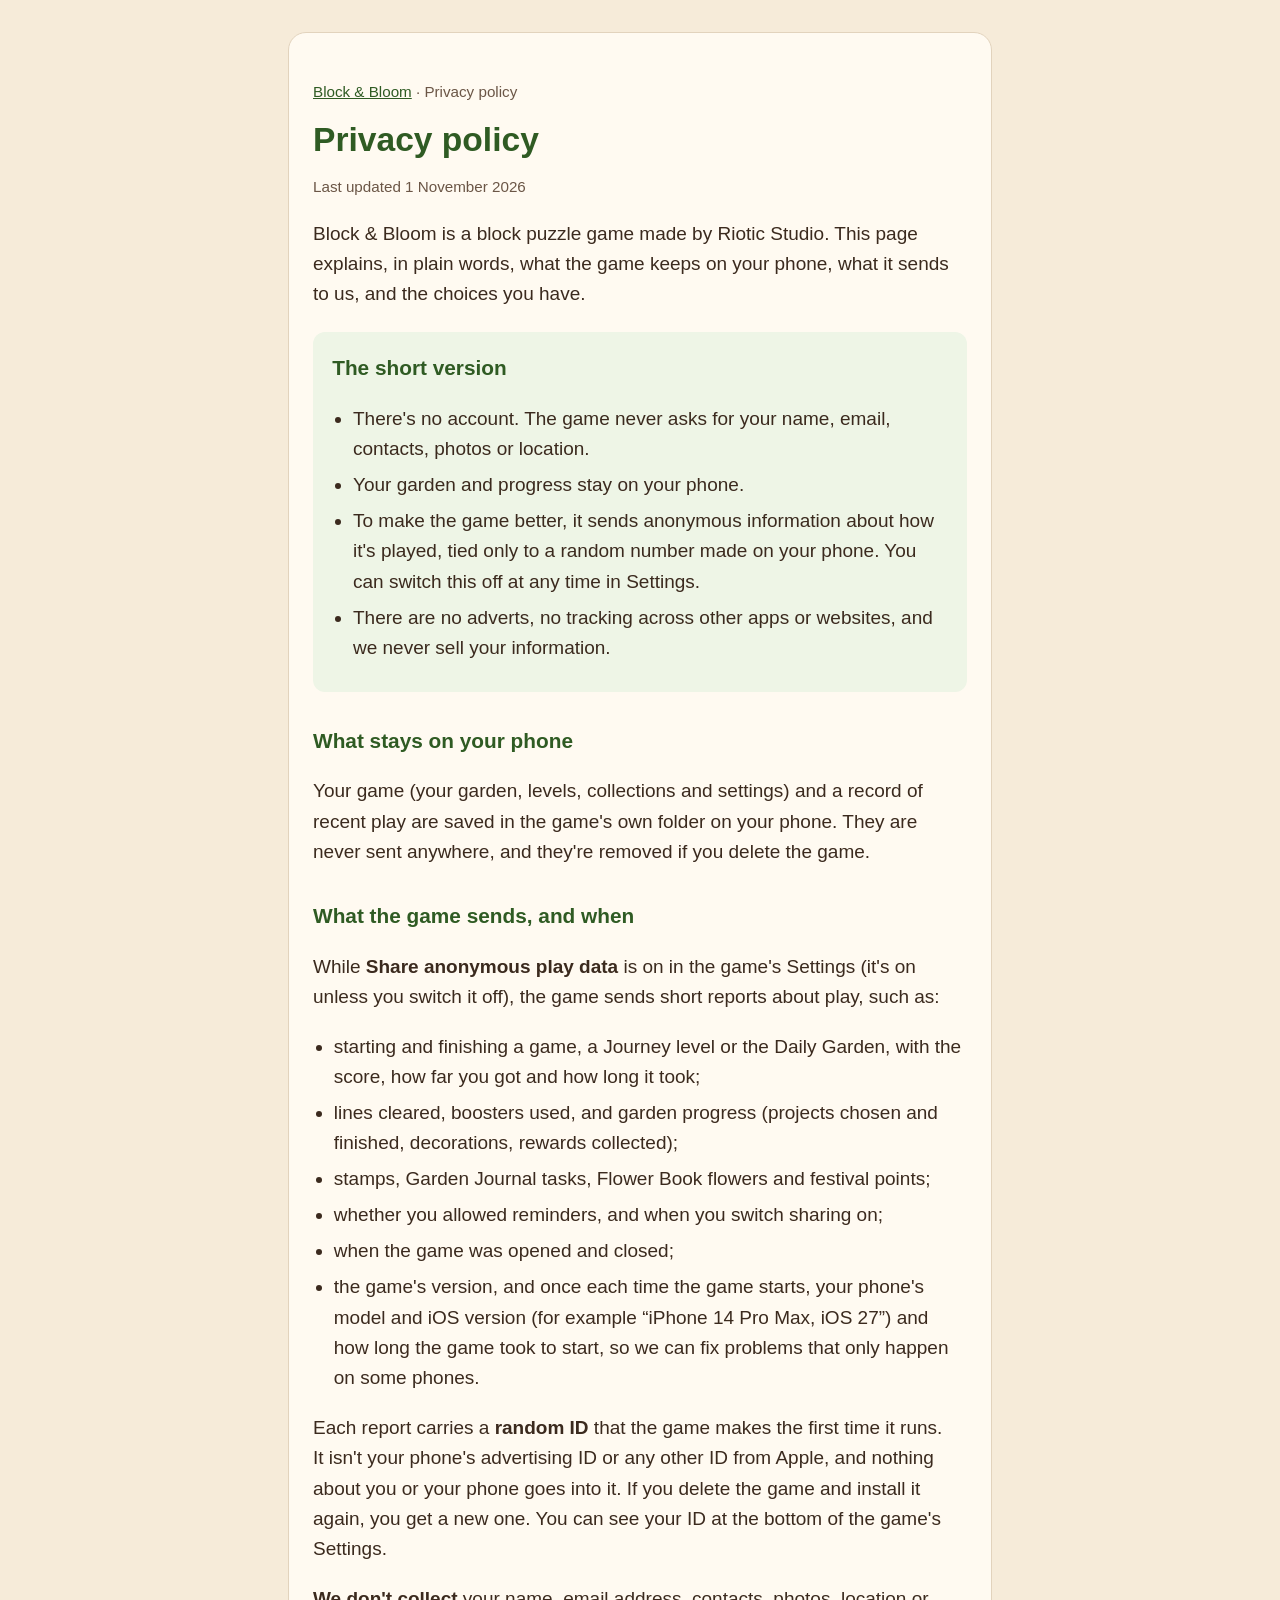
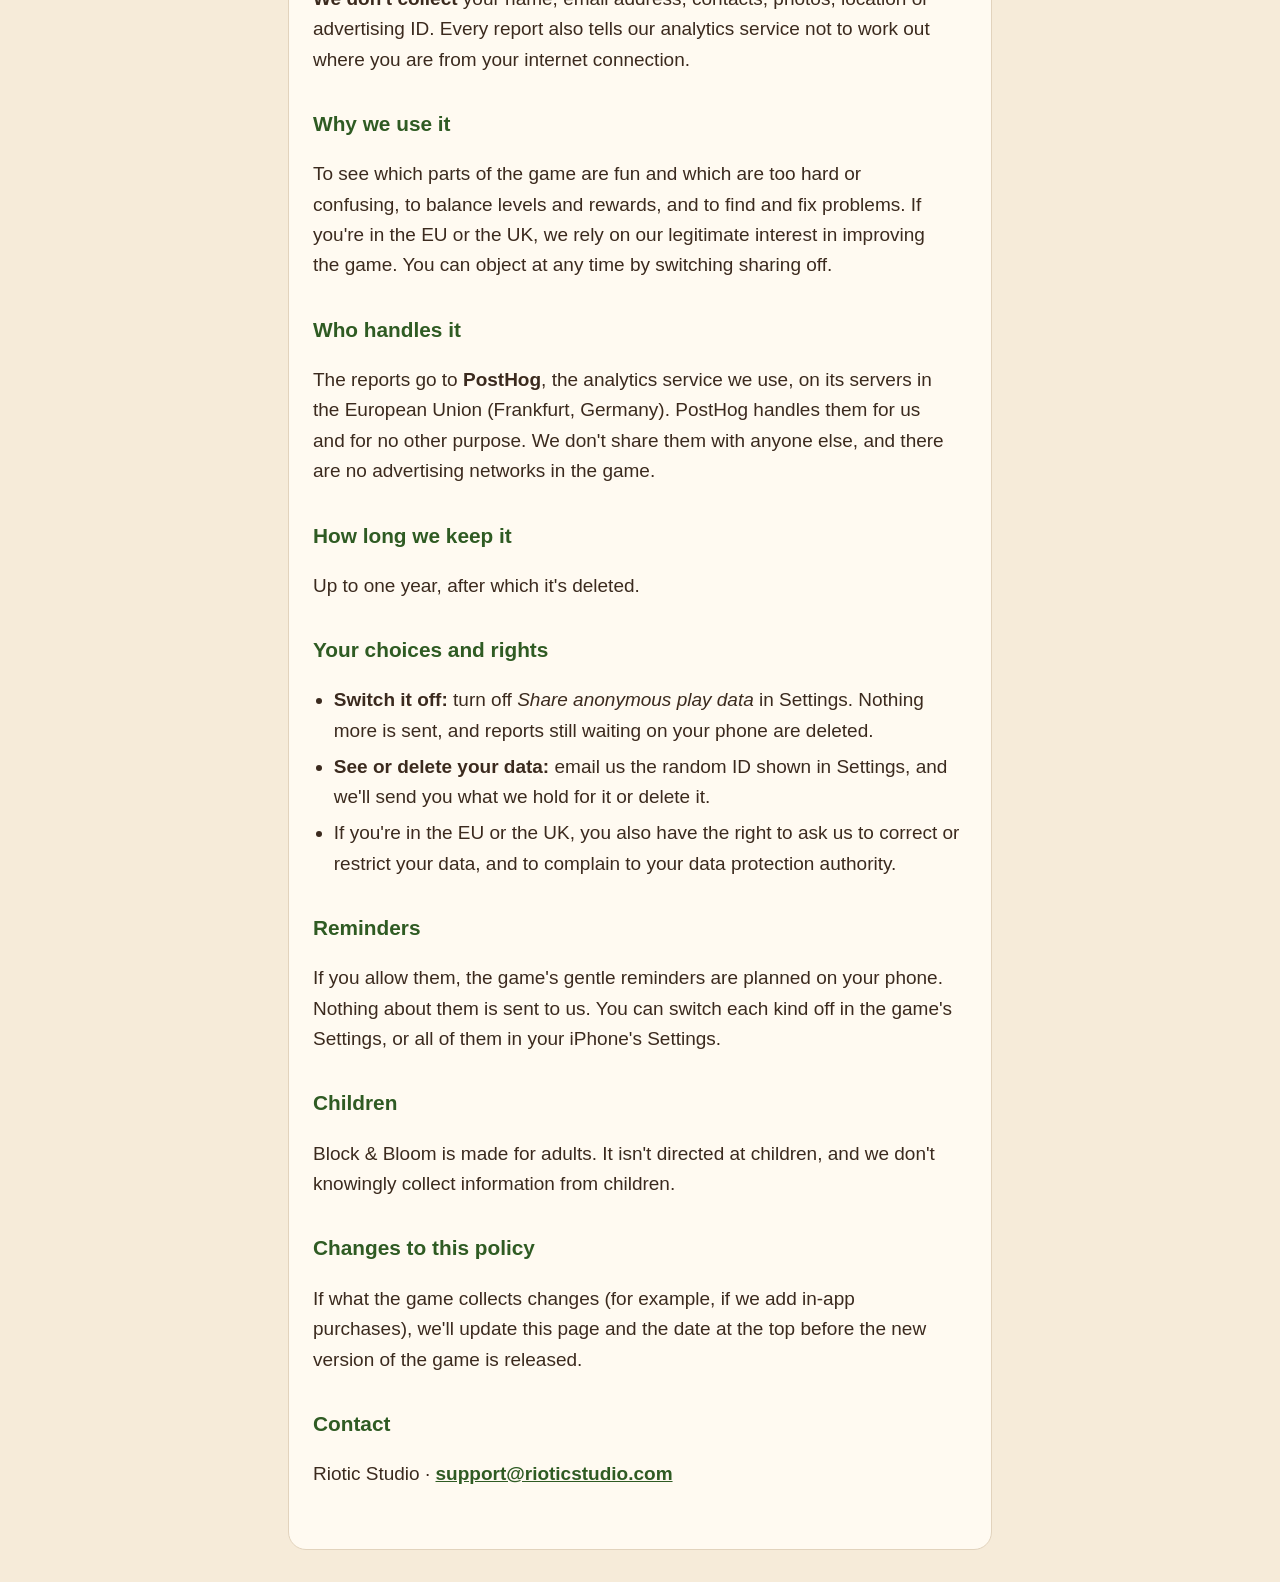
==== privacy.html @ 72477a63 "Block & Bloom help page and privacy policy" ====
<!doctype html>
<html lang="en">
<head>
<meta charset="utf-8">
<meta name="viewport" content="width=device-width, initial-scale=1">
<title>Privacy policy · Block &amp; Bloom</title>
<link rel="stylesheet" href="style.css">
</head>
<body>
<main>
<p class="crumb"><a href="index.html">Block &amp; Bloom</a> · Privacy policy</p>
<h1>Privacy policy</h1>
<p class="date">Last updated 1 November 2026</p>

<p>Block &amp; Bloom is a block puzzle game made by Riotic Studio. This page explains, in plain words, what the game keeps on
your phone, what it sends to us, and the choices you have.</p>

<section class="short">
<h2>The short version</h2>
<ul>
<li>There's no account. The game never asks for your name, email, contacts, photos or location.</li>
<li>Your garden and progress stay on your phone.</li>
<li>To make the game better, it sends anonymous information about how it's played, tied only to a random number made on your
phone. You can switch this off at any time in Settings.</li>
<li>There are no adverts, no tracking across other apps or websites, and we never sell your information.</li>
</ul>
</section>

<h2>What stays on your phone</h2>
<p>Your game (your garden, levels, collections and settings) and a record of recent play are saved in the game's own folder
on your phone. They are never sent anywhere, and they're removed if you delete the game.</p>

<h2>What the game sends, and when</h2>
<p>While <strong>Share anonymous play data</strong> is on in the game's Settings (it's on unless you switch it off), the game
sends short reports about play, such as:</p>
<ul>
<li>starting and finishing a game, a Journey level or the Daily Garden, with the score, how far you got and how long it took;</li>
<li>lines cleared, boosters used, and garden progress (projects chosen and finished, decorations, rewards collected);</li>
<li>stamps, Garden Journal tasks, Flower Book flowers and festival points;</li>
<li>whether you allowed reminders, and when you switch sharing on;</li>
<li>when the game was opened and closed;</li>
<li>the game's version, and once each time the game starts, your phone's model and iOS version (for example
&ldquo;iPhone 14 Pro Max, iOS 27&rdquo;) and how long the game took to start, so we can fix problems that only happen on some
phones.</li>
</ul>
<p>Each report carries a <strong>random ID</strong> that the game makes the first time it runs. It isn't your phone's
advertising ID or any other ID from Apple, and nothing about you or your phone goes into it. If you delete the game and install
it again, you get a new one. You can see your ID at the bottom of the game's Settings.</p>
<p><strong>We don't collect</strong> your name, email address, contacts, photos, location or advertising ID. Every report
also tells our analytics service not to work out where you are from your internet connection.</p>

<h2>Why we use it</h2>
<p>To see which parts of the game are fun and which are too hard or confusing, to balance levels and rewards, and to find and
fix problems. If you're in the EU or the UK, we rely on our legitimate interest in improving the game. You can object at any
time by switching sharing off.</p>

<h2>Who handles it</h2>
<p>The reports go to <strong>PostHog</strong>, the analytics service we use, on its servers in the European Union (Frankfurt,
Germany). PostHog handles them for us and for no other purpose. We don't share them with anyone else, and there are no
advertising networks in the game.</p>

<h2>How long we keep it</h2>
<p>Up to one year, after which it's deleted.</p>

<h2>Your choices and rights</h2>
<ul>
<li><strong>Switch it off:</strong> turn off <em>Share anonymous play data</em> in Settings. Nothing more is sent, and reports
still waiting on your phone are deleted.</li>
<li><strong>See or delete your data:</strong> email us the random ID shown in Settings, and we'll send you what we hold for it or
delete it.</li>
<li>If you're in the EU or the UK, you also have the right to ask us to correct or restrict your data, and to complain to your
data protection authority.</li>
</ul>

<h2>Reminders</h2>
<p>If you allow them, the game's gentle reminders are planned on your phone. Nothing about them is sent to us. You can switch
each kind off in the game's Settings, or all of them in your iPhone's Settings.</p>

<h2>Children</h2>
<p>Block &amp; Bloom is made for adults. It isn't directed at children, and we don't knowingly collect information from
children.</p>

<h2>Changes to this policy</h2>
<p>If what the game collects changes (for example, if we add in-app purchases), we'll update this page and the date at the top
before the new version of the game is released.</p>

<h2>Contact</h2>
<p>Riotic Studio · <a href="mailto:support@rioticstudio.com">support@rioticstudio.com</a></p>
</main>
</body>
</html>
---- style.css ----
/* Block & Bloom's help and privacy pages: the game's cream, wood and leaf green, in large, high-contrast text. */
:root {
  --paper: #f6ebd9;
  --card: #fffaf1;
  --ink: #3b2a1e;
  --soft: #6b5646;
  --green: #2f5b23;
  --rule: #e2d3bd;
}

* { box-sizing: border-box; }

body {
  margin: 0;
  background: var(--paper);
  color: var(--ink);
  font: 19px/1.6 -apple-system, BlinkMacSystemFont, "Segoe UI", Helvetica, Arial, sans-serif;
}

main {
  max-width: 44rem;
  margin: 2rem auto;
  padding: 2rem 1.5rem 2.5rem;
  background: var(--card);
  border: 1px solid var(--rule);
  border-radius: 18px;
}

@media (max-width: 48rem) {
  main { margin: 0; border-radius: 0; border-width: 0; padding: 1.5rem 16px 2rem; }
}

h1 { color: var(--green); font-size: 2.1rem; line-height: 1.2; margin: 0.2rem 0 0.4rem; }
h2 { color: var(--green); font-size: 1.3rem; margin: 2rem 0 0.4rem; }
p, li, dd { max-width: 40rem; }
ul { padding-left: 1.3rem; }
li { margin: 0.35rem 0; }
dt { font-weight: 700; margin-top: 1.1rem; }
dd { margin: 0.2rem 0 0; }
a { color: var(--green); font-weight: 600; }
.lead { font-size: 1.15rem; }
.date, .crumb { color: var(--soft); font-size: 0.95rem; }
.crumb a { font-weight: 400; }
.short { background: #eef5e6; border-radius: 12px; padding: 0.2rem 1.2rem 0.6rem; margin-top: 1.4rem; }
.short h2 { margin-top: 1rem; }
.links { margin-top: 2.2rem; border-top: 1px solid var(--rule); padding-top: 1rem; }
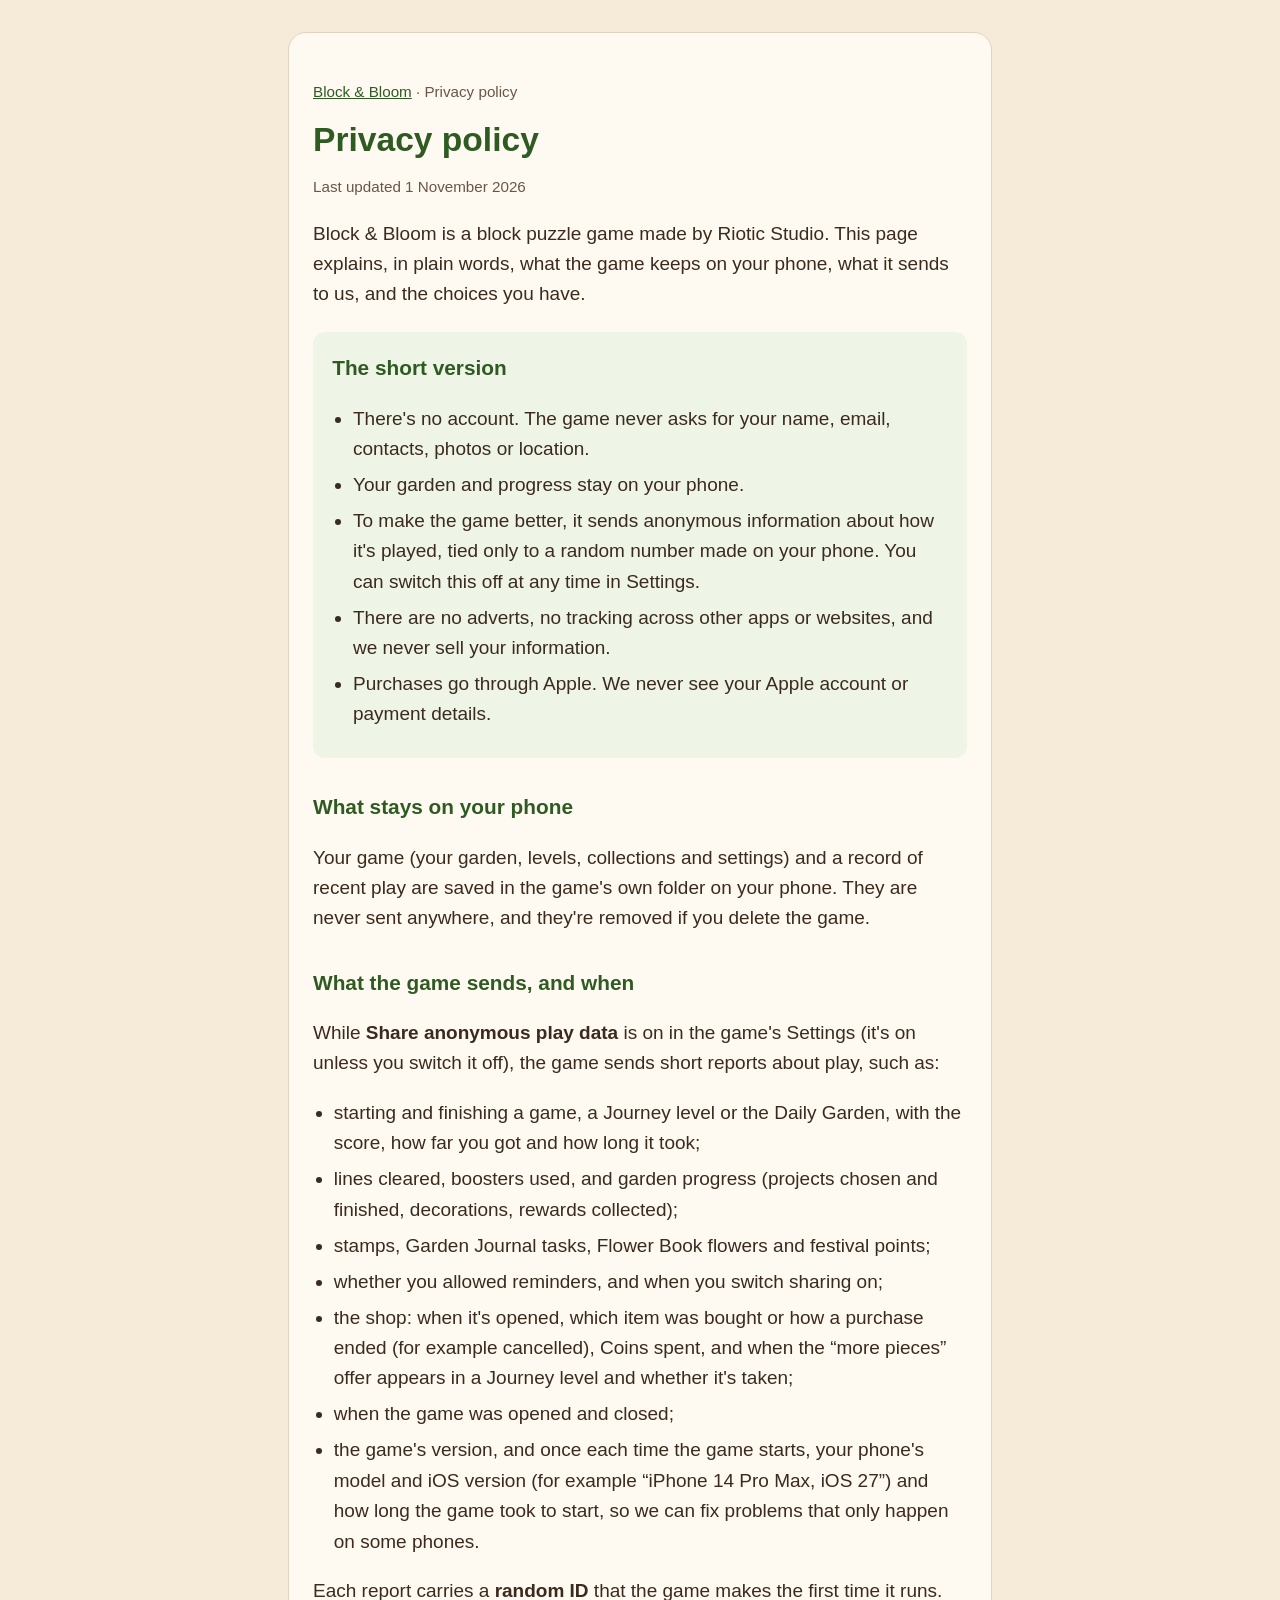
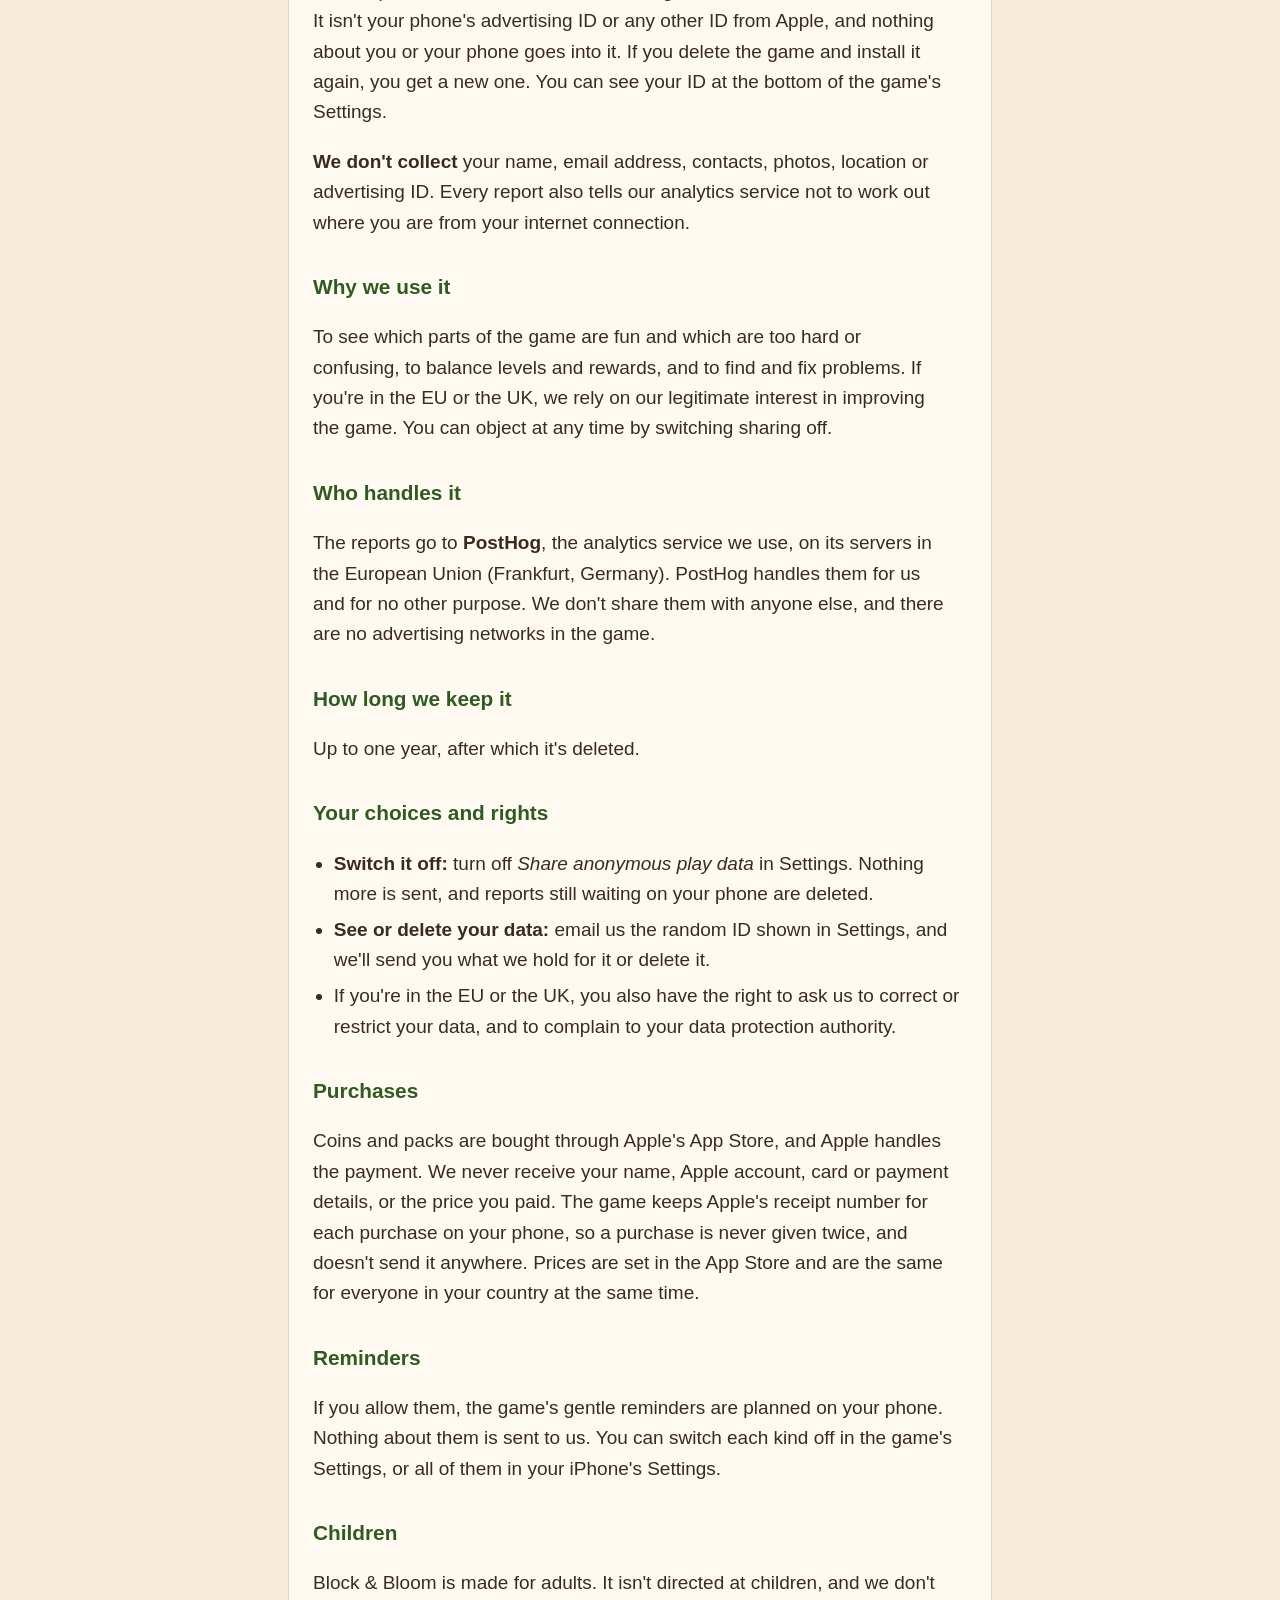
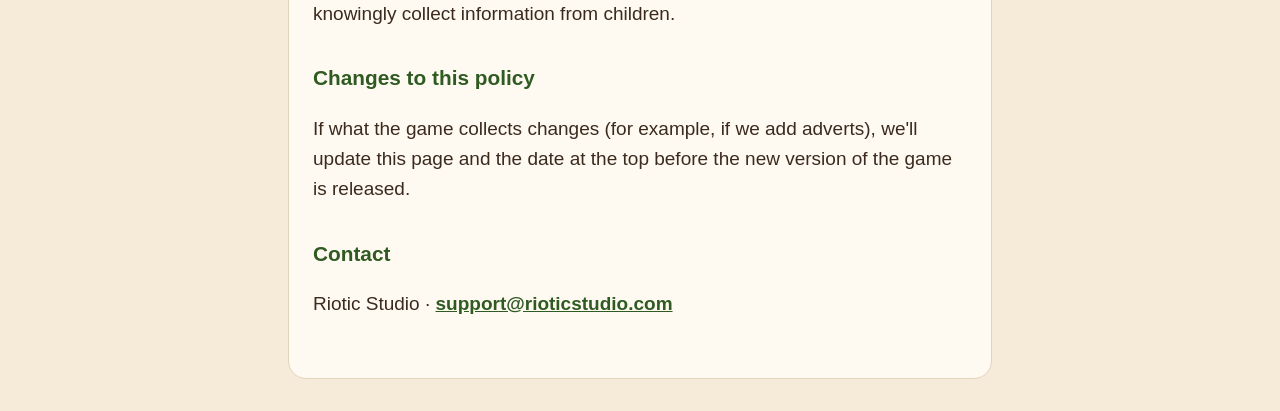
==== commit 0469583e: "Privacy policy: purchases through the App Store" ====
--- a/privacy.html
+++ b/privacy.html
@@ -23,6 +23,7 @@
 <li>To make the game better, it sends anonymous information about how it's played, tied only to a random number made on your
 phone. You can switch this off at any time in Settings.</li>
 <li>There are no adverts, no tracking across other apps or websites, and we never sell your information.</li>
+<li>Purchases go through Apple. We never see your Apple account or payment details.</li>
 </ul>
 </section>
 
@@ -38,6 +39,8 @@
 <li>lines cleared, boosters used, and garden progress (projects chosen and finished, decorations, rewards collected);</li>
 <li>stamps, Garden Journal tasks, Flower Book flowers and festival points;</li>
 <li>whether you allowed reminders, and when you switch sharing on;</li>
+<li>the shop: when it's opened, which item was bought or how a purchase ended (for example cancelled), Coins spent, and when the
+&ldquo;more pieces&rdquo; offer appears in a Journey level and whether it's taken;</li>
 <li>when the game was opened and closed;</li>
 <li>the game's version, and once each time the game starts, your phone's model and iOS version (for example
 &ldquo;iPhone 14 Pro Max, iOS 27&rdquo;) and how long the game took to start, so we can fix problems that only happen on some
@@ -72,6 +75,12 @@
 data protection authority.</li>
 </ul>
 
+<h2>Purchases</h2>
+<p>Coins and packs are bought through Apple's App Store, and Apple handles the payment. We never receive your name, Apple
+account, card or payment details, or the price you paid. The game keeps Apple's receipt number for each purchase on your phone,
+so a purchase is never given twice, and doesn't send it anywhere. Prices are set in the App Store and are the same for everyone
+in your country at the same time.</p>
+
 <h2>Reminders</h2>
 <p>If you allow them, the game's gentle reminders are planned on your phone. Nothing about them is sent to us. You can switch
 each kind off in the game's Settings, or all of them in your iPhone's Settings.</p>
@@ -81,7 +90,7 @@
 children.</p>
 
 <h2>Changes to this policy</h2>
-<p>If what the game collects changes (for example, if we add in-app purchases), we'll update this page and the date at the top
+<p>If what the game collects changes (for example, if we add adverts), we'll update this page and the date at the top
 before the new version of the game is released.</p>
 
 <h2>Contact</h2>
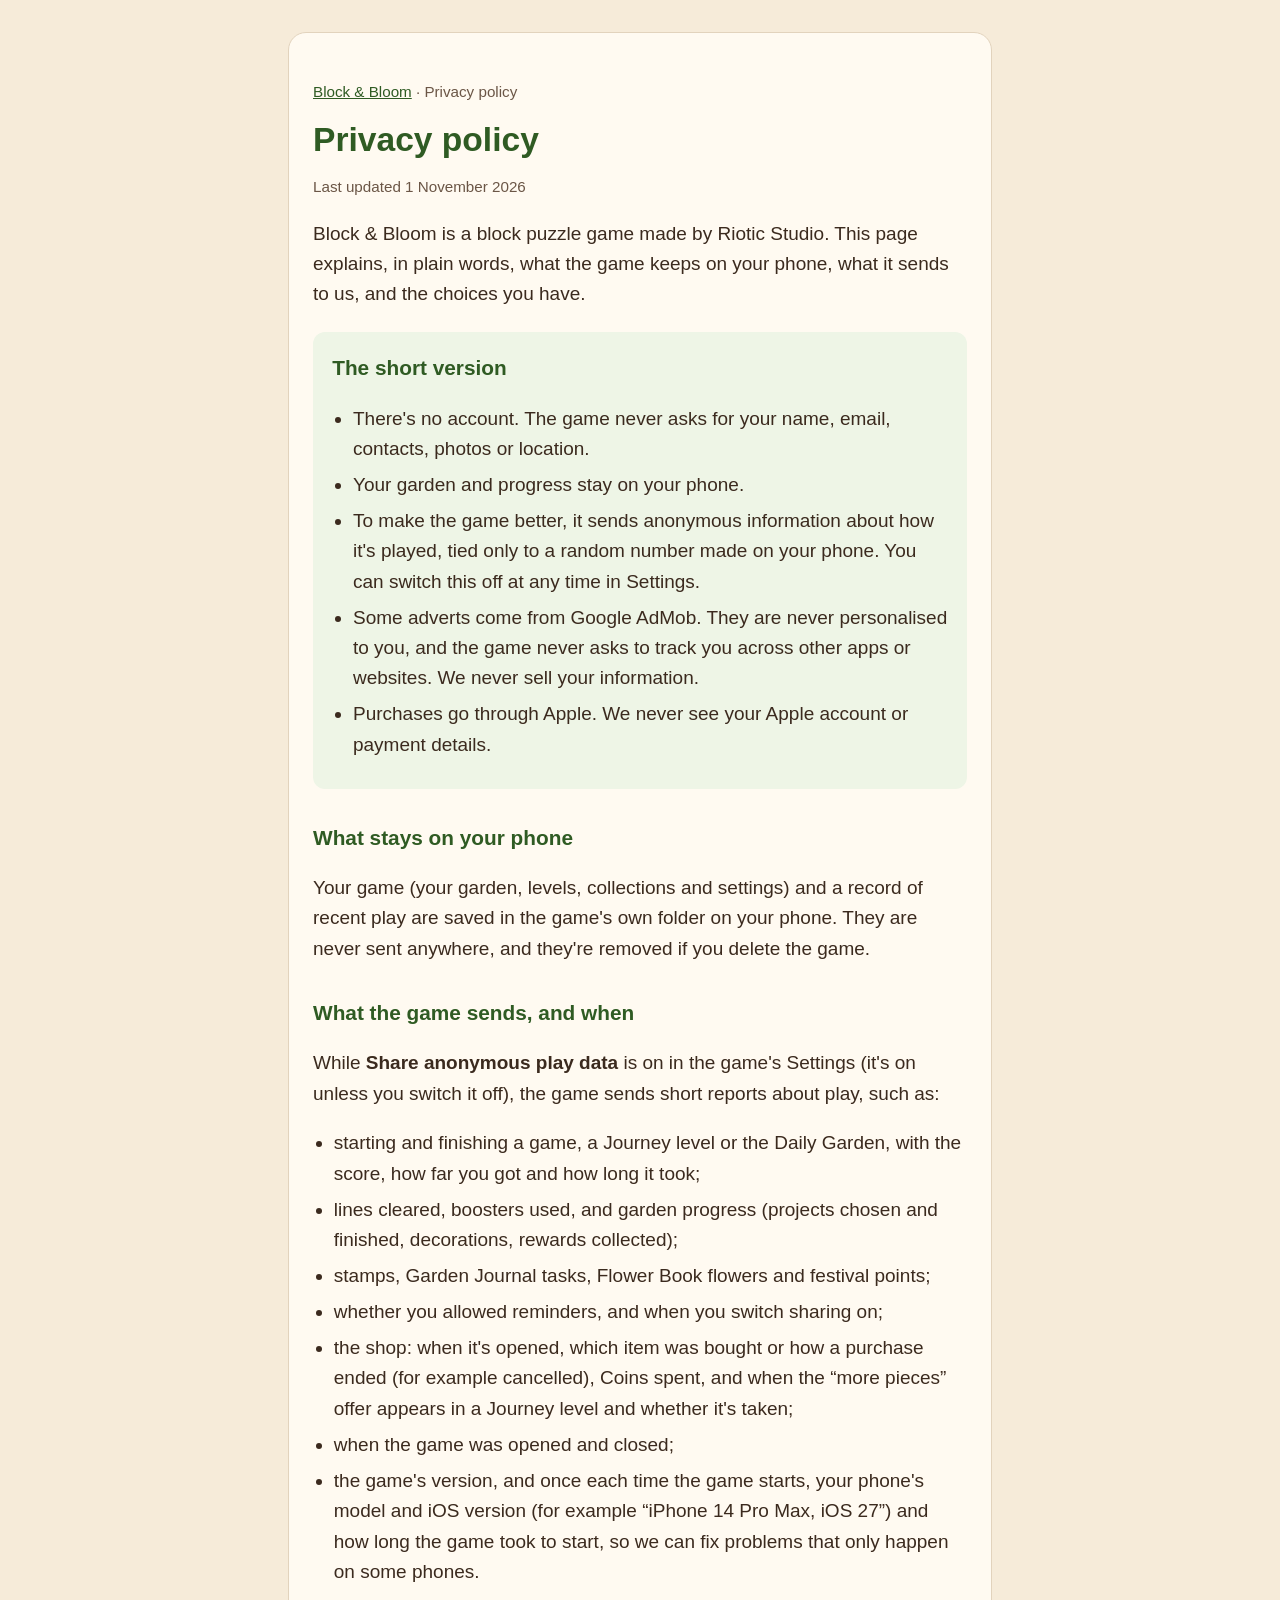
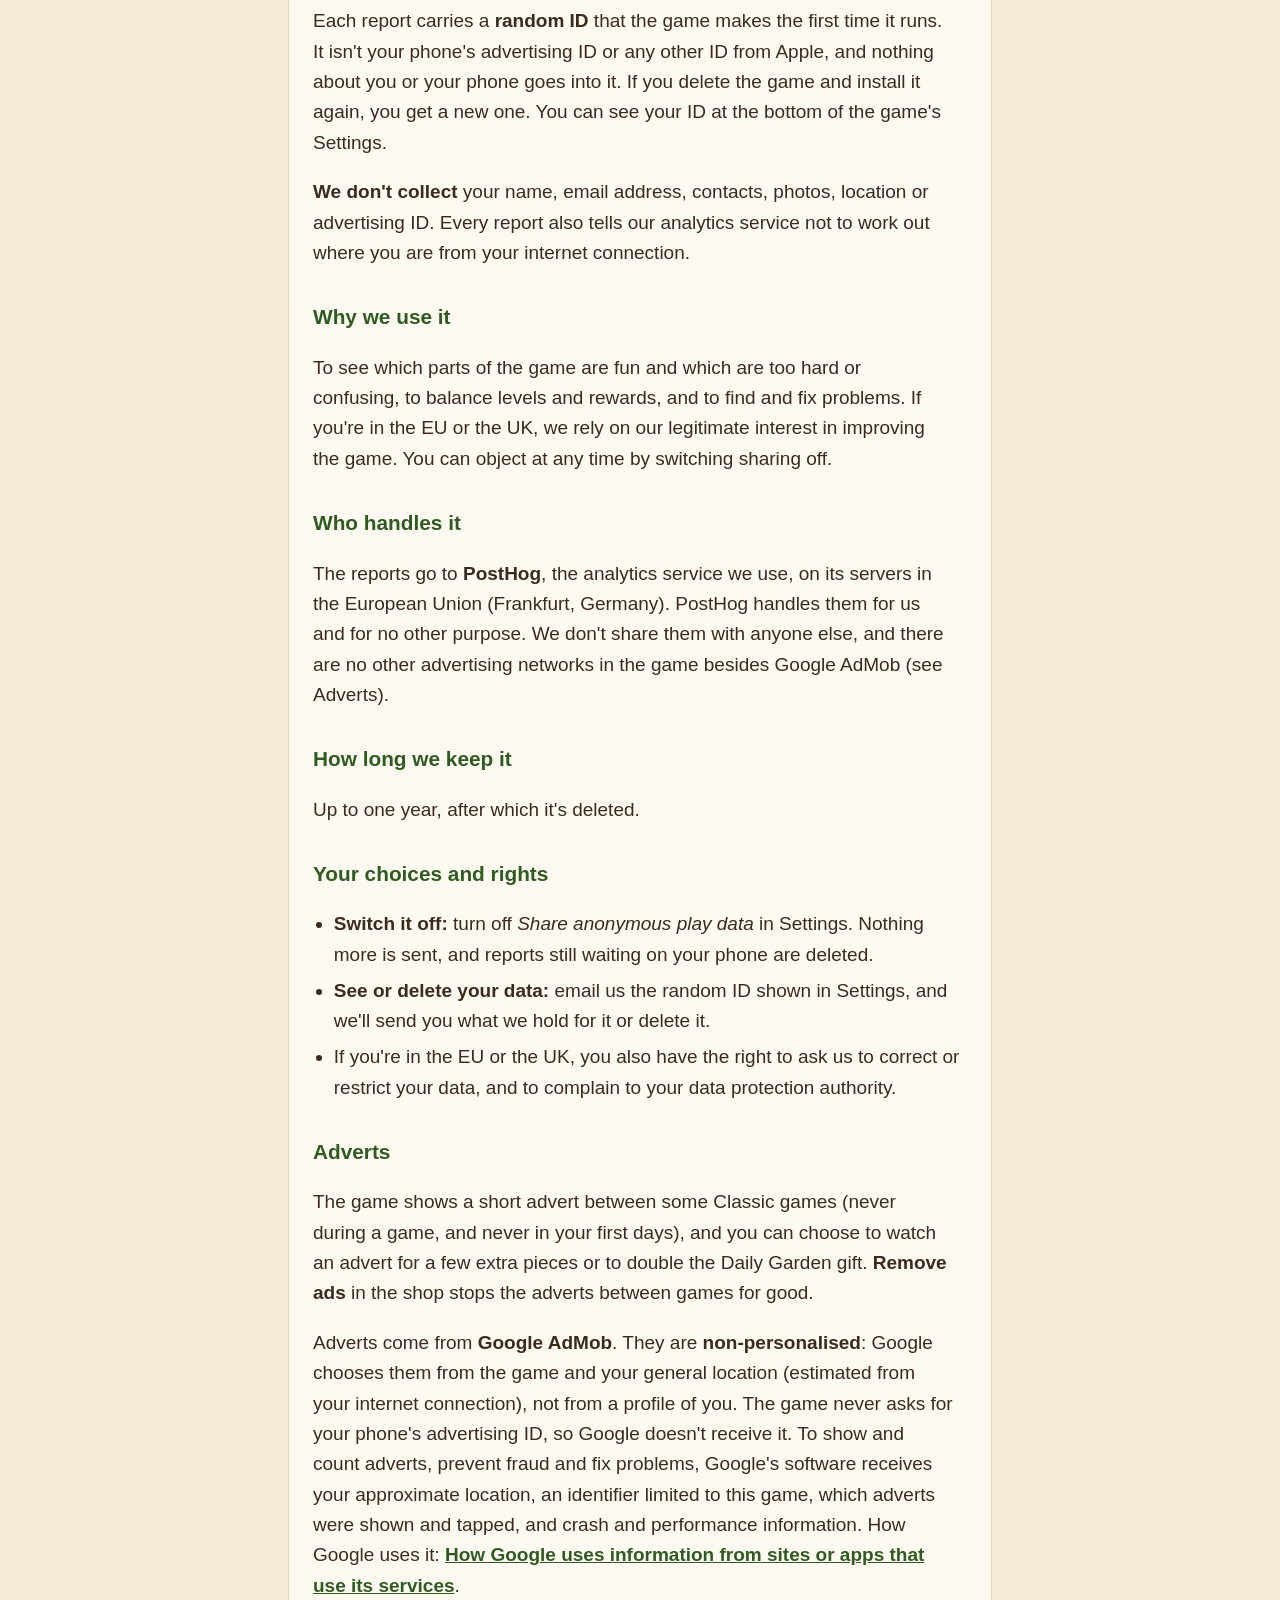
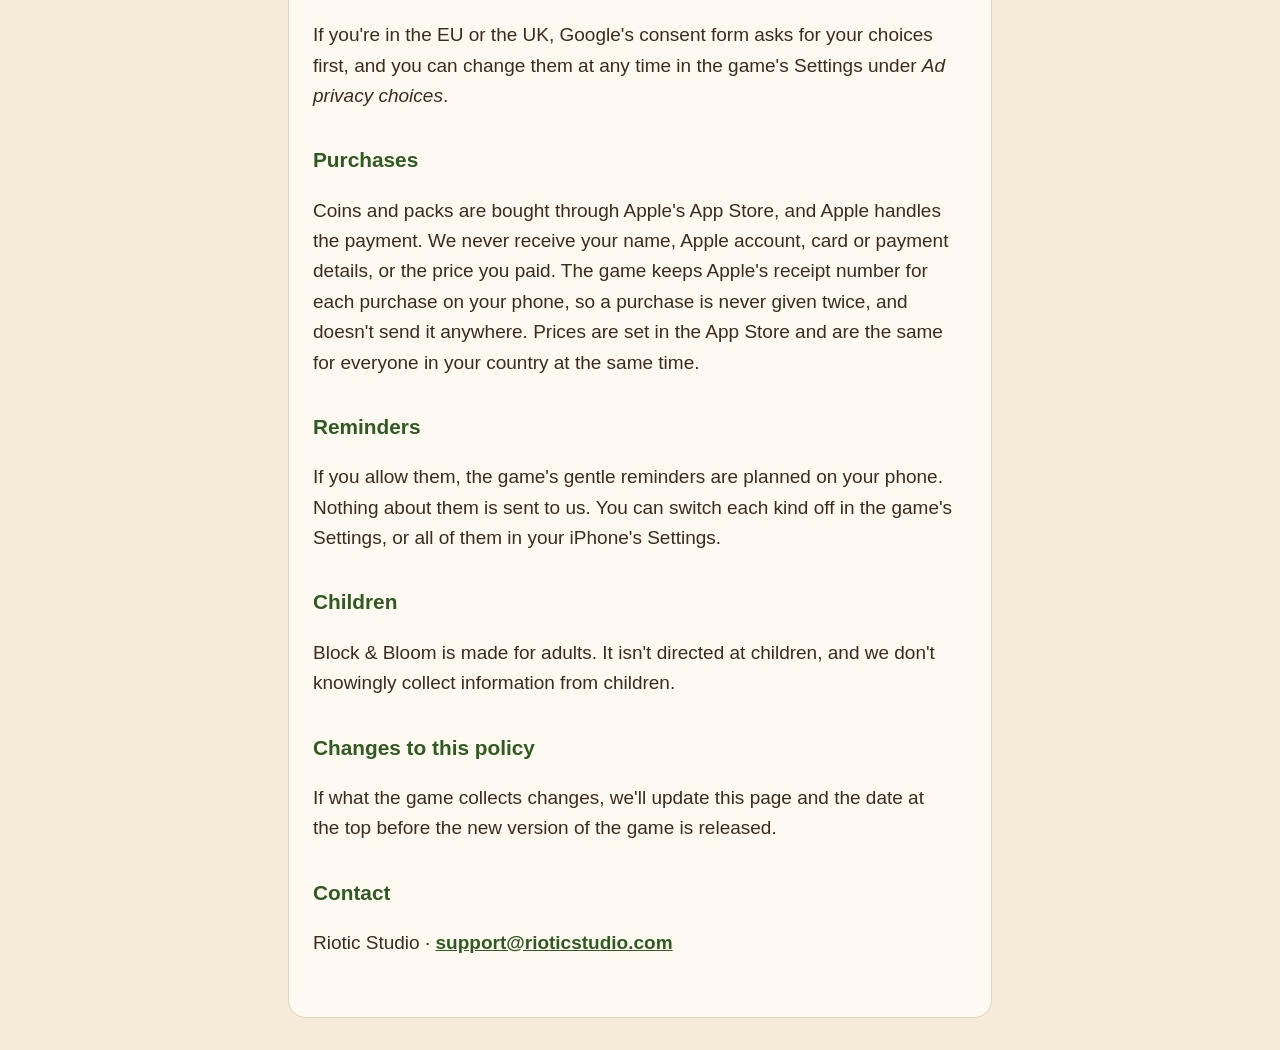
==== commit 78368c7b: "Privacy policy: adverts from Google AdMob (non-personalised)" ====
--- a/privacy.html
+++ b/privacy.html
@@ -22,7 +22,8 @@
 <li>Your garden and progress stay on your phone.</li>
 <li>To make the game better, it sends anonymous information about how it's played, tied only to a random number made on your
 phone. You can switch this off at any time in Settings.</li>
-<li>There are no adverts, no tracking across other apps or websites, and we never sell your information.</li>
+<li>Some adverts come from Google AdMob. They are never personalised to you, and the game never asks to track you across
+other apps or websites. We never sell your information.</li>
 <li>Purchases go through Apple. We never see your Apple account or payment details.</li>
 </ul>
 </section>
@@ -60,7 +61,7 @@
 <h2>Who handles it</h2>
 <p>The reports go to <strong>PostHog</strong>, the analytics service we use, on its servers in the European Union (Frankfurt,
 Germany). PostHog handles them for us and for no other purpose. We don't share them with anyone else, and there are no
-advertising networks in the game.</p>
+other advertising networks in the game besides Google AdMob (see Adverts).</p>
 
 <h2>How long we keep it</h2>
 <p>Up to one year, after which it's deleted.</p>
@@ -74,6 +75,19 @@
 <li>If you're in the EU or the UK, you also have the right to ask us to correct or restrict your data, and to complain to your
 data protection authority.</li>
 </ul>
+
+<h2>Adverts</h2>
+<p>The game shows a short advert between some Classic games (never during a game, and never in your first days), and you can
+choose to watch an advert for a few extra pieces or to double the Daily Garden gift. <strong>Remove ads</strong> in the shop
+stops the adverts between games for good.</p>
+<p>Adverts come from <strong>Google AdMob</strong>. They are <strong>non-personalised</strong>: Google chooses them from the
+game and your general location (estimated from your internet connection), not from a profile of you. The game never asks for
+your phone's advertising ID, so Google doesn't receive it. To show and count adverts, prevent fraud and fix problems, Google's
+software receives your approximate location, an identifier limited to this game, which adverts were shown and tapped, and
+crash and performance information. How Google uses it: <a href="https://policies.google.com/technologies/partner-sites">How
+Google uses information from sites or apps that use its services</a>.</p>
+<p>If you're in the EU or the UK, Google's consent form asks for your choices first, and you can change them at any time in the
+game's Settings under <em>Ad privacy choices</em>.</p>
 
 <h2>Purchases</h2>
 <p>Coins and packs are bought through Apple's App Store, and Apple handles the payment. We never receive your name, Apple
@@ -90,7 +104,7 @@
 children.</p>
 
 <h2>Changes to this policy</h2>
-<p>If what the game collects changes (for example, if we add adverts), we'll update this page and the date at the top
+<p>If what the game collects changes, we'll update this page and the date at the top
 before the new version of the game is released.</p>
 
 <h2>Contact</h2>
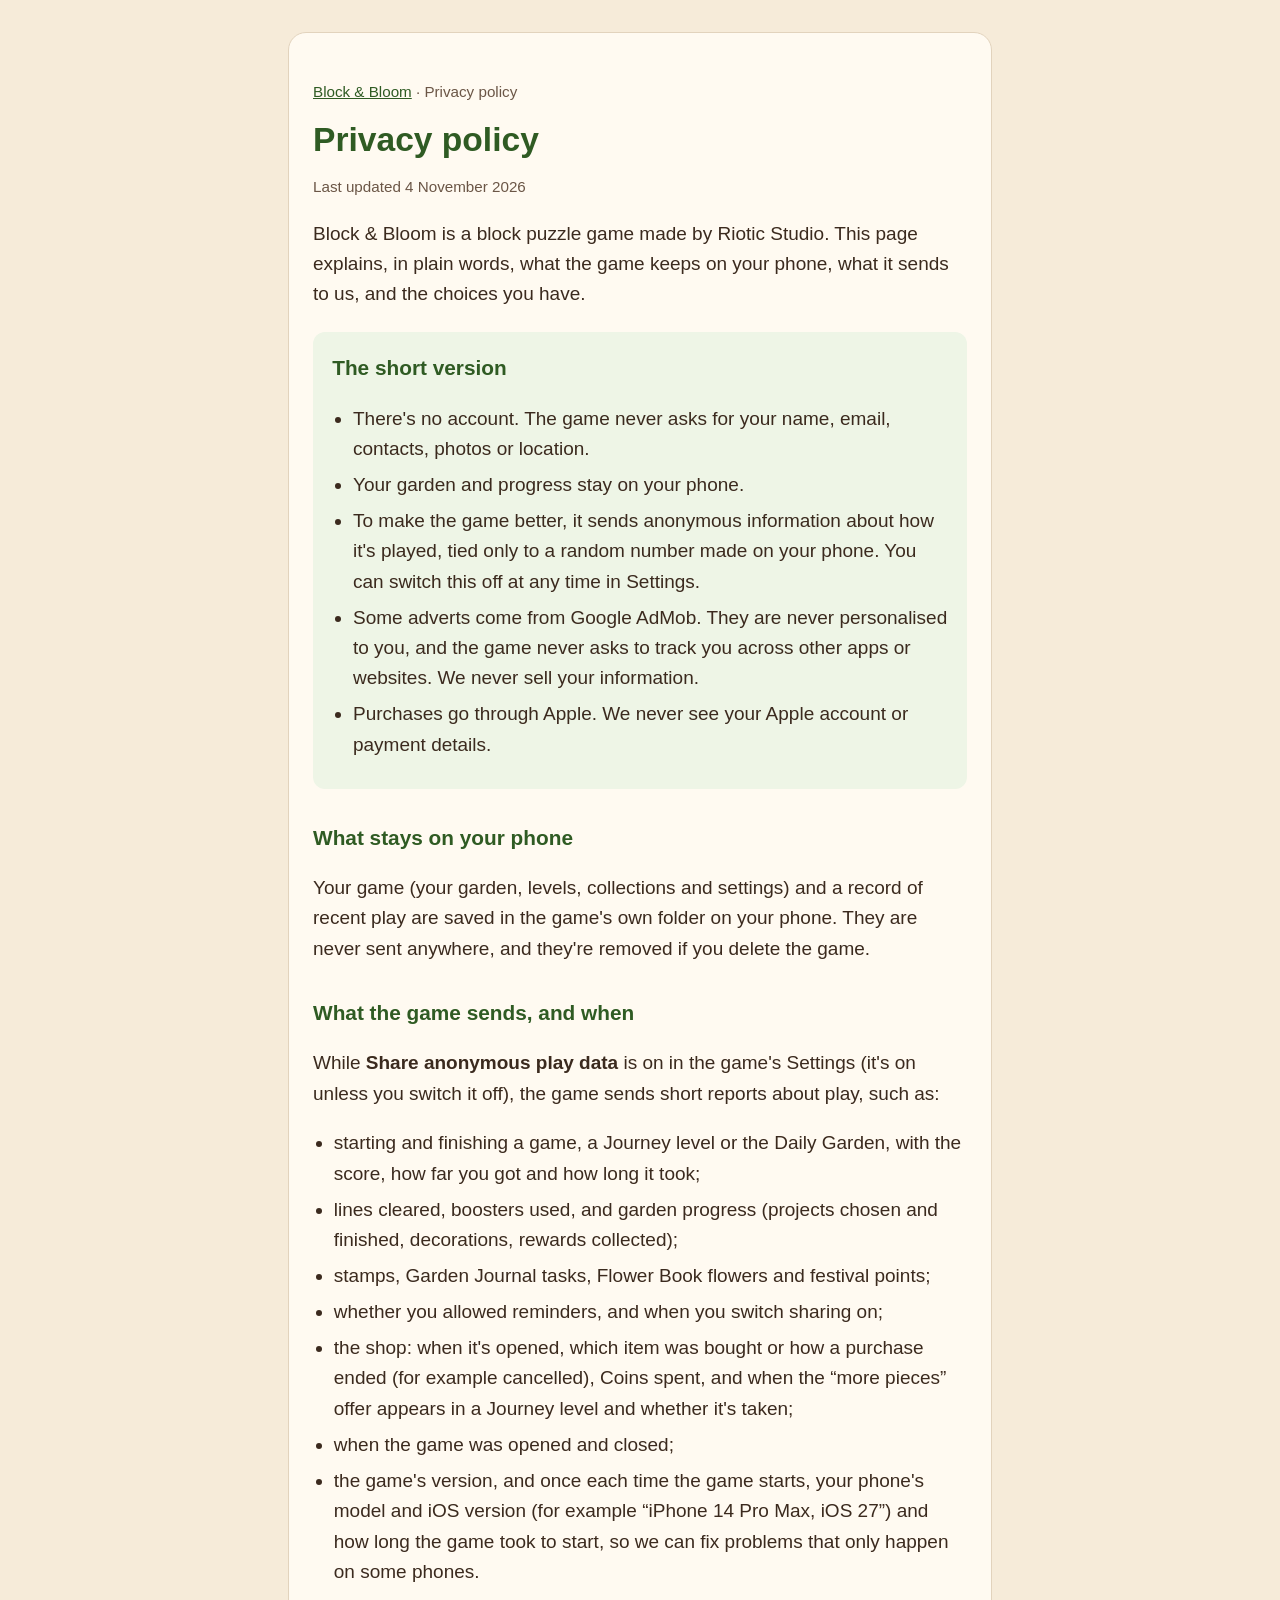
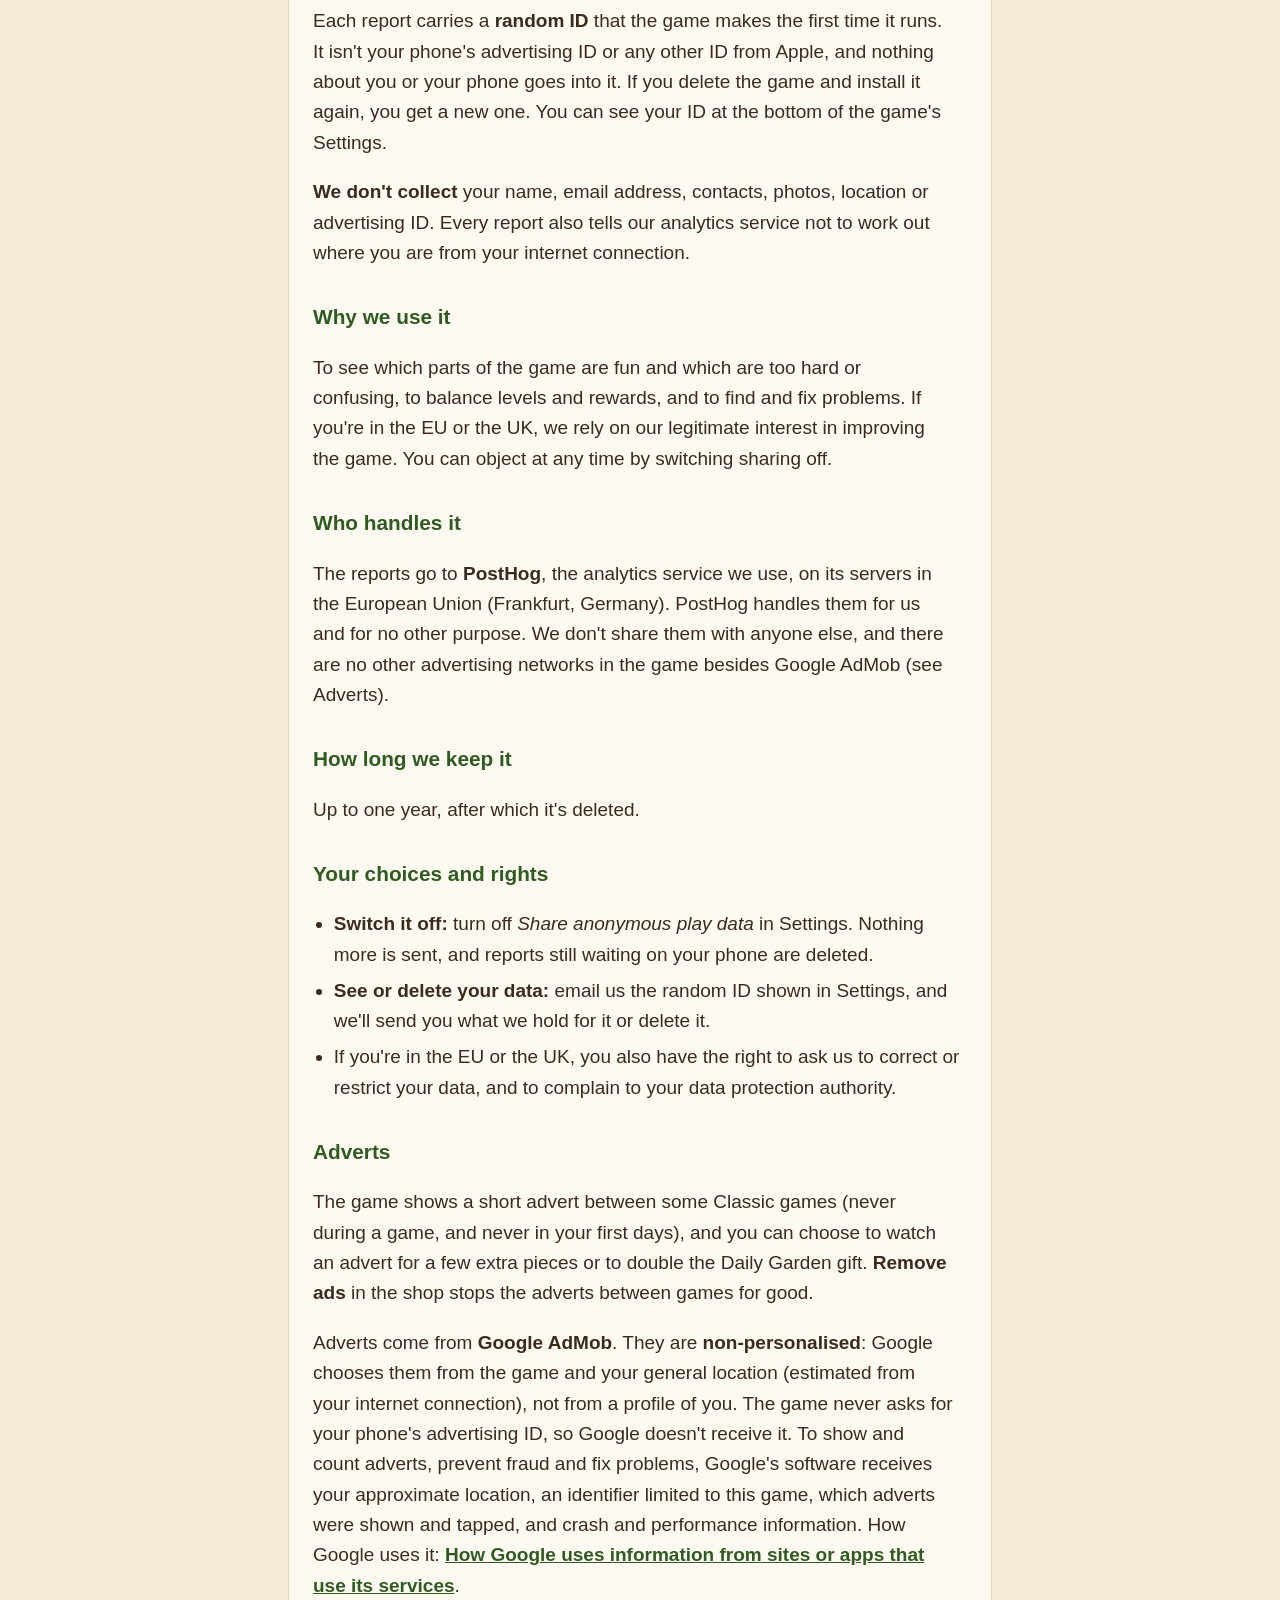
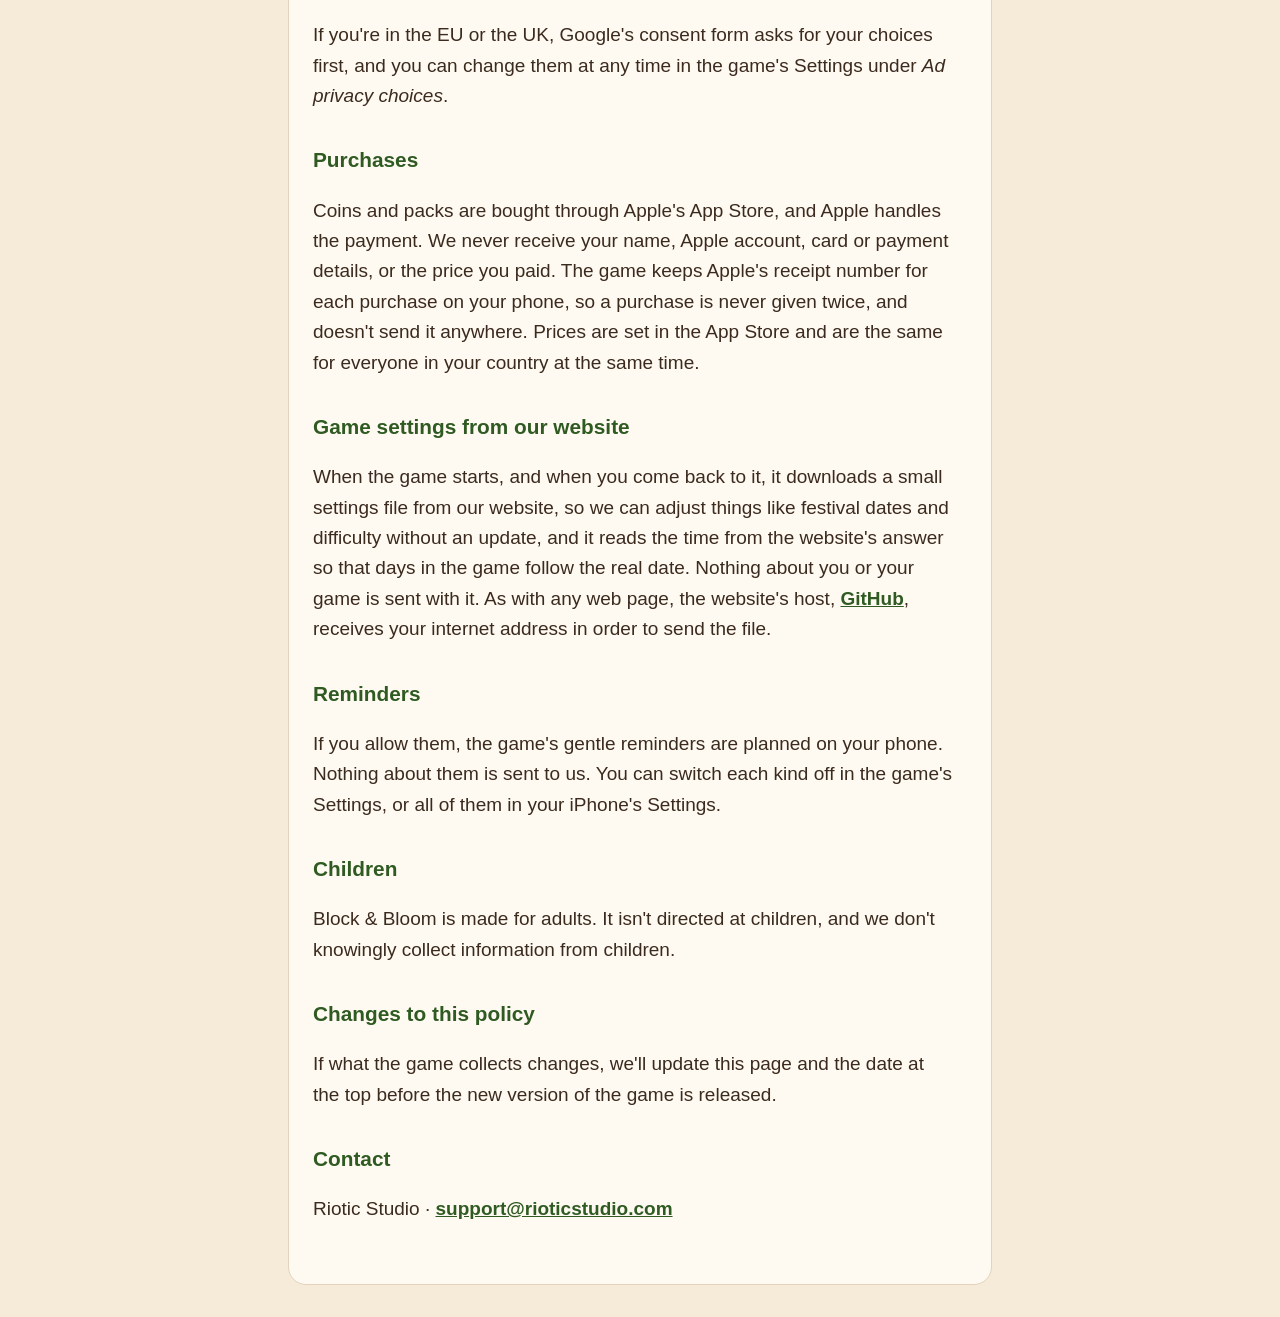
==== commit 22f57e1d: "Settings file for tuning without an update; privacy policy: game settings from our website" ====
--- a/privacy.html
+++ b/privacy.html
@@ -10,7 +10,7 @@
 <main>
 <p class="crumb"><a href="index.html">Block &amp; Bloom</a> · Privacy policy</p>
 <h1>Privacy policy</h1>
-<p class="date">Last updated 1 November 2026</p>
+<p class="date">Last updated 4 November 2026</p>
 
 <p>Block &amp; Bloom is a block puzzle game made by Riotic Studio. This page explains, in plain words, what the game keeps on
 your phone, what it sends to us, and the choices you have.</p>
@@ -95,6 +95,13 @@
 so a purchase is never given twice, and doesn't send it anywhere. Prices are set in the App Store and are the same for everyone
 in your country at the same time.</p>
 
+<h2>Game settings from our website</h2>
+<p>When the game starts, and when you come back to it, it downloads a small settings file from our website, so we can adjust
+things like festival dates and difficulty without an update, and it reads the time from the website's answer so that days in
+the game follow the real date. Nothing about you or your game is sent with it. As with any web page, the website's host,
+<a href="https://docs.github.com/en/site-policy/privacy-policies/github-general-privacy-statement">GitHub</a>, receives your
+internet address in order to send the file.</p>
+
 <h2>Reminders</h2>
 <p>If you allow them, the game's gentle reminders are planned on your phone. Nothing about them is sent to us. You can switch
 each kind off in the game's Settings, or all of them in your iPhone's Settings.</p>
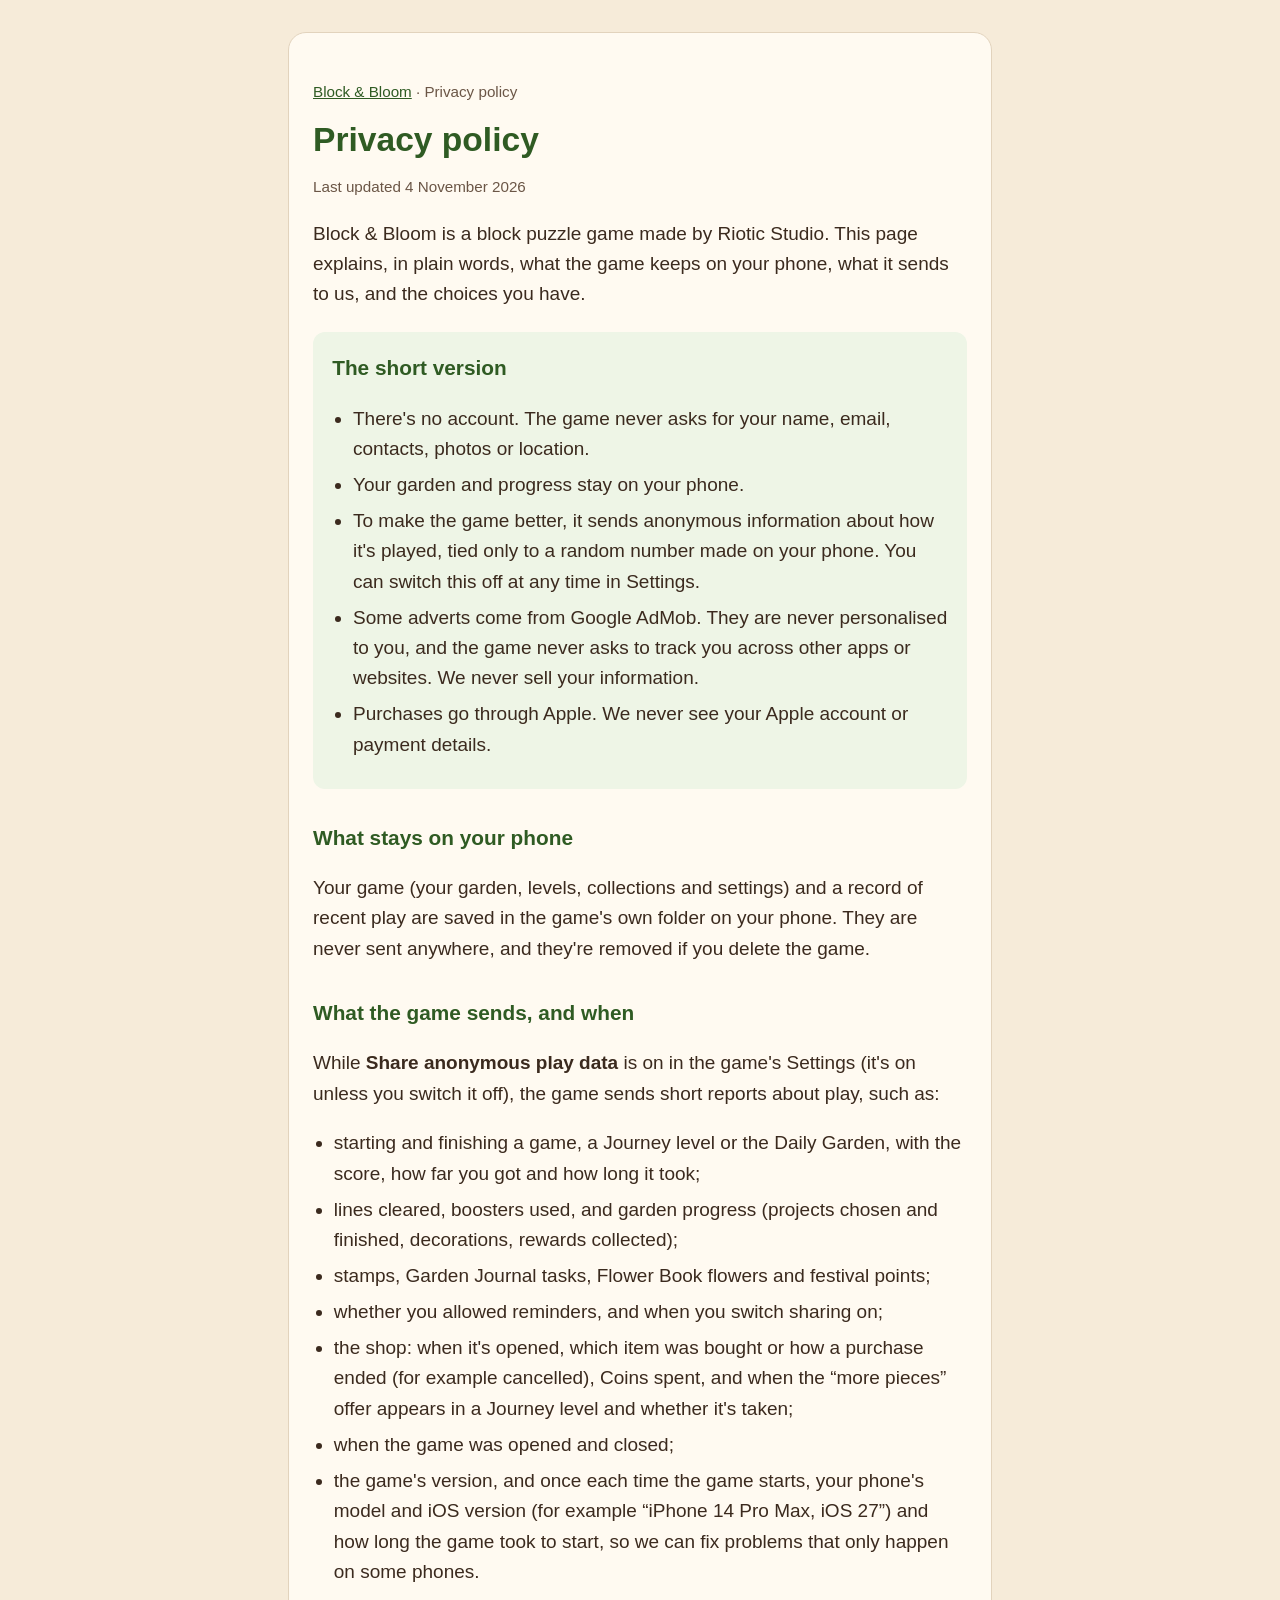
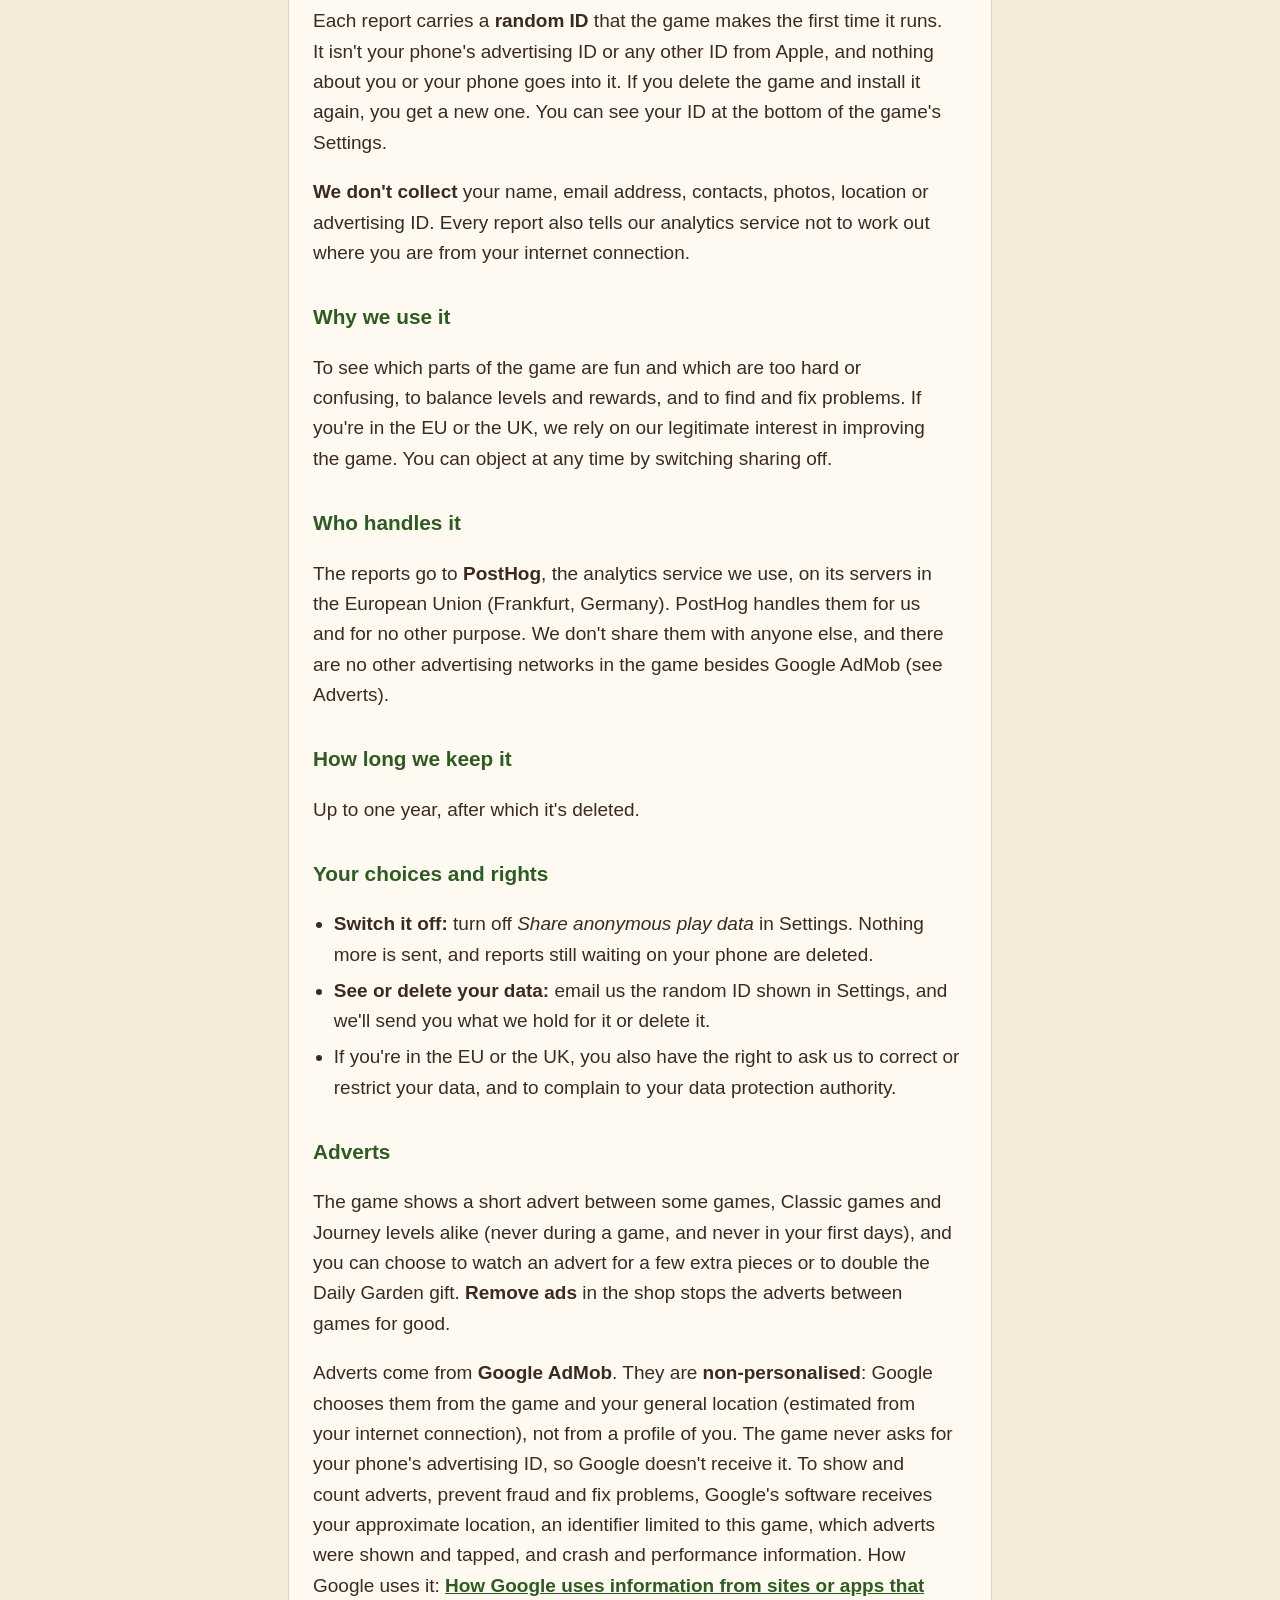
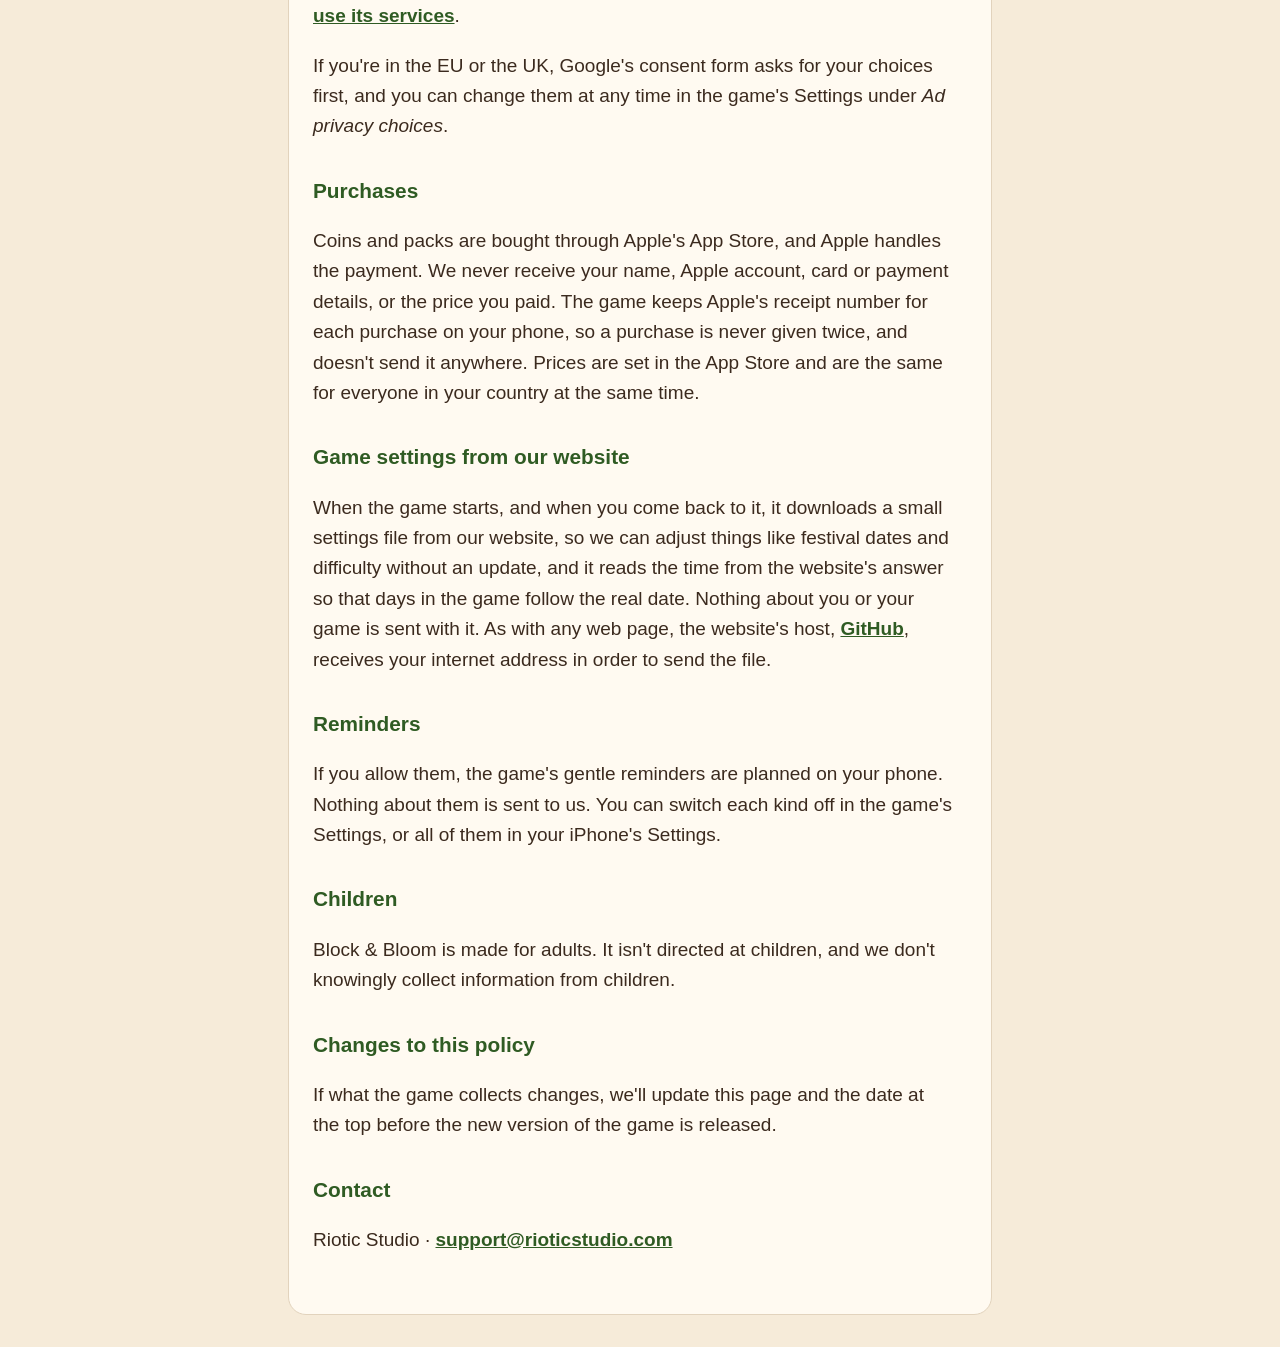
==== commit 84a688c6: "Privacy policy: adverts between some games, Journey levels included" ====
--- a/privacy.html
+++ b/privacy.html
@@ -77,7 +77,7 @@
 </ul>
 
 <h2>Adverts</h2>
-<p>The game shows a short advert between some Classic games (never during a game, and never in your first days), and you can
+<p>The game shows a short advert between some games, Classic games and Journey levels alike (never during a game, and never in your first days), and you can
 choose to watch an advert for a few extra pieces or to double the Daily Garden gift. <strong>Remove ads</strong> in the shop
 stops the adverts between games for good.</p>
 <p>Adverts come from <strong>Google AdMob</strong>. They are <strong>non-personalised</strong>: Google chooses them from the
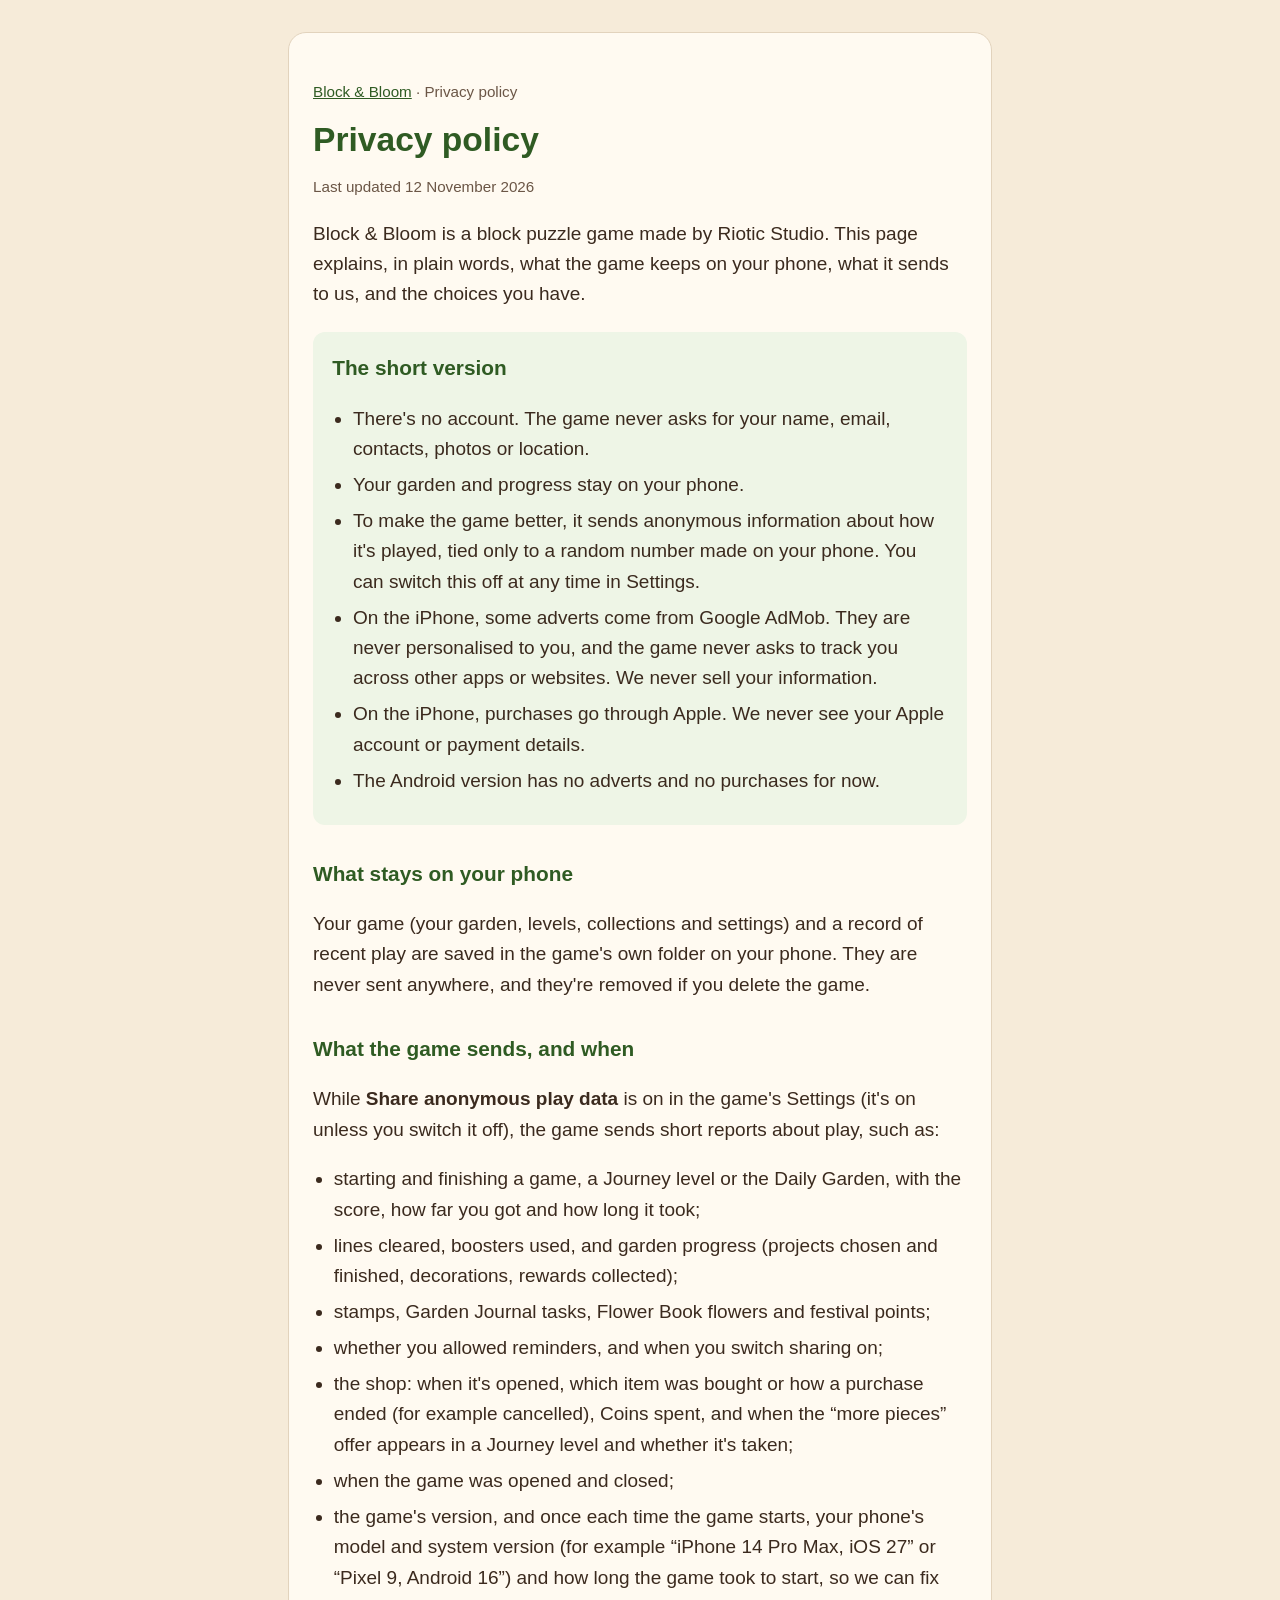
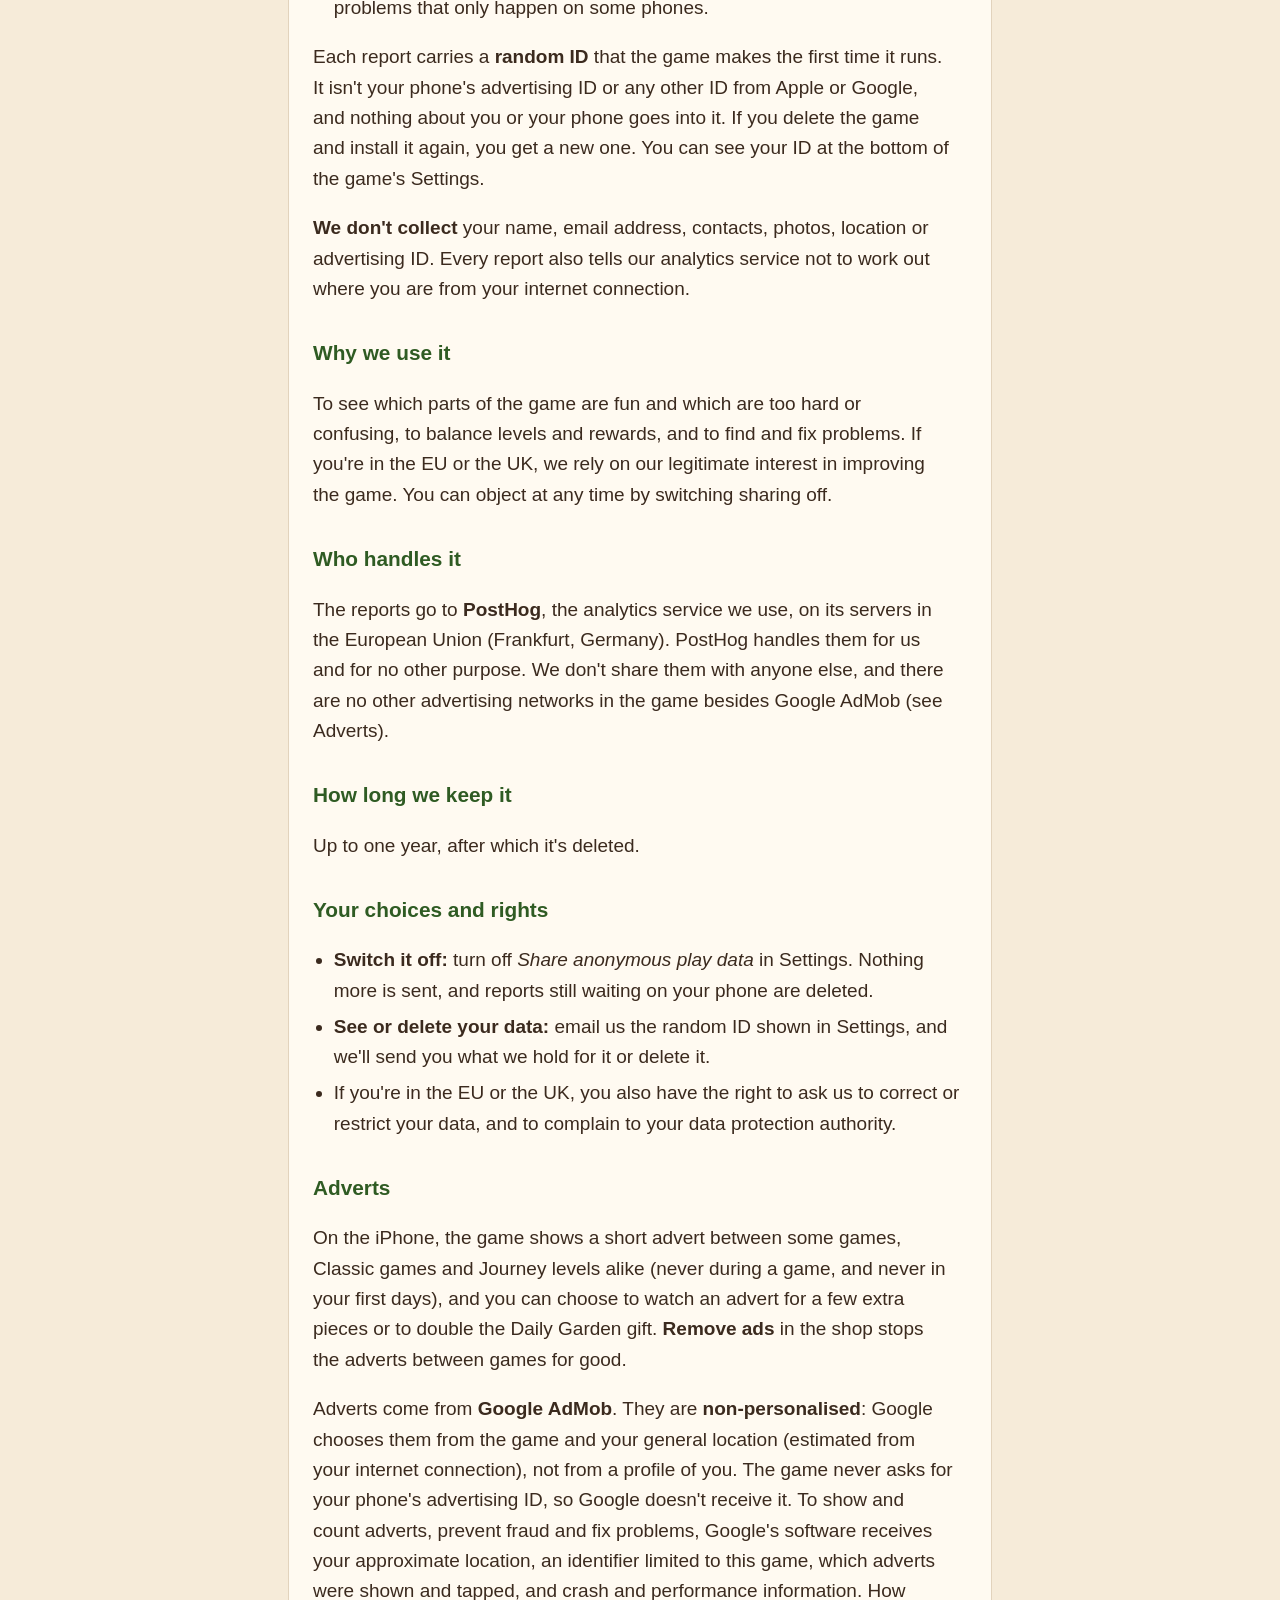
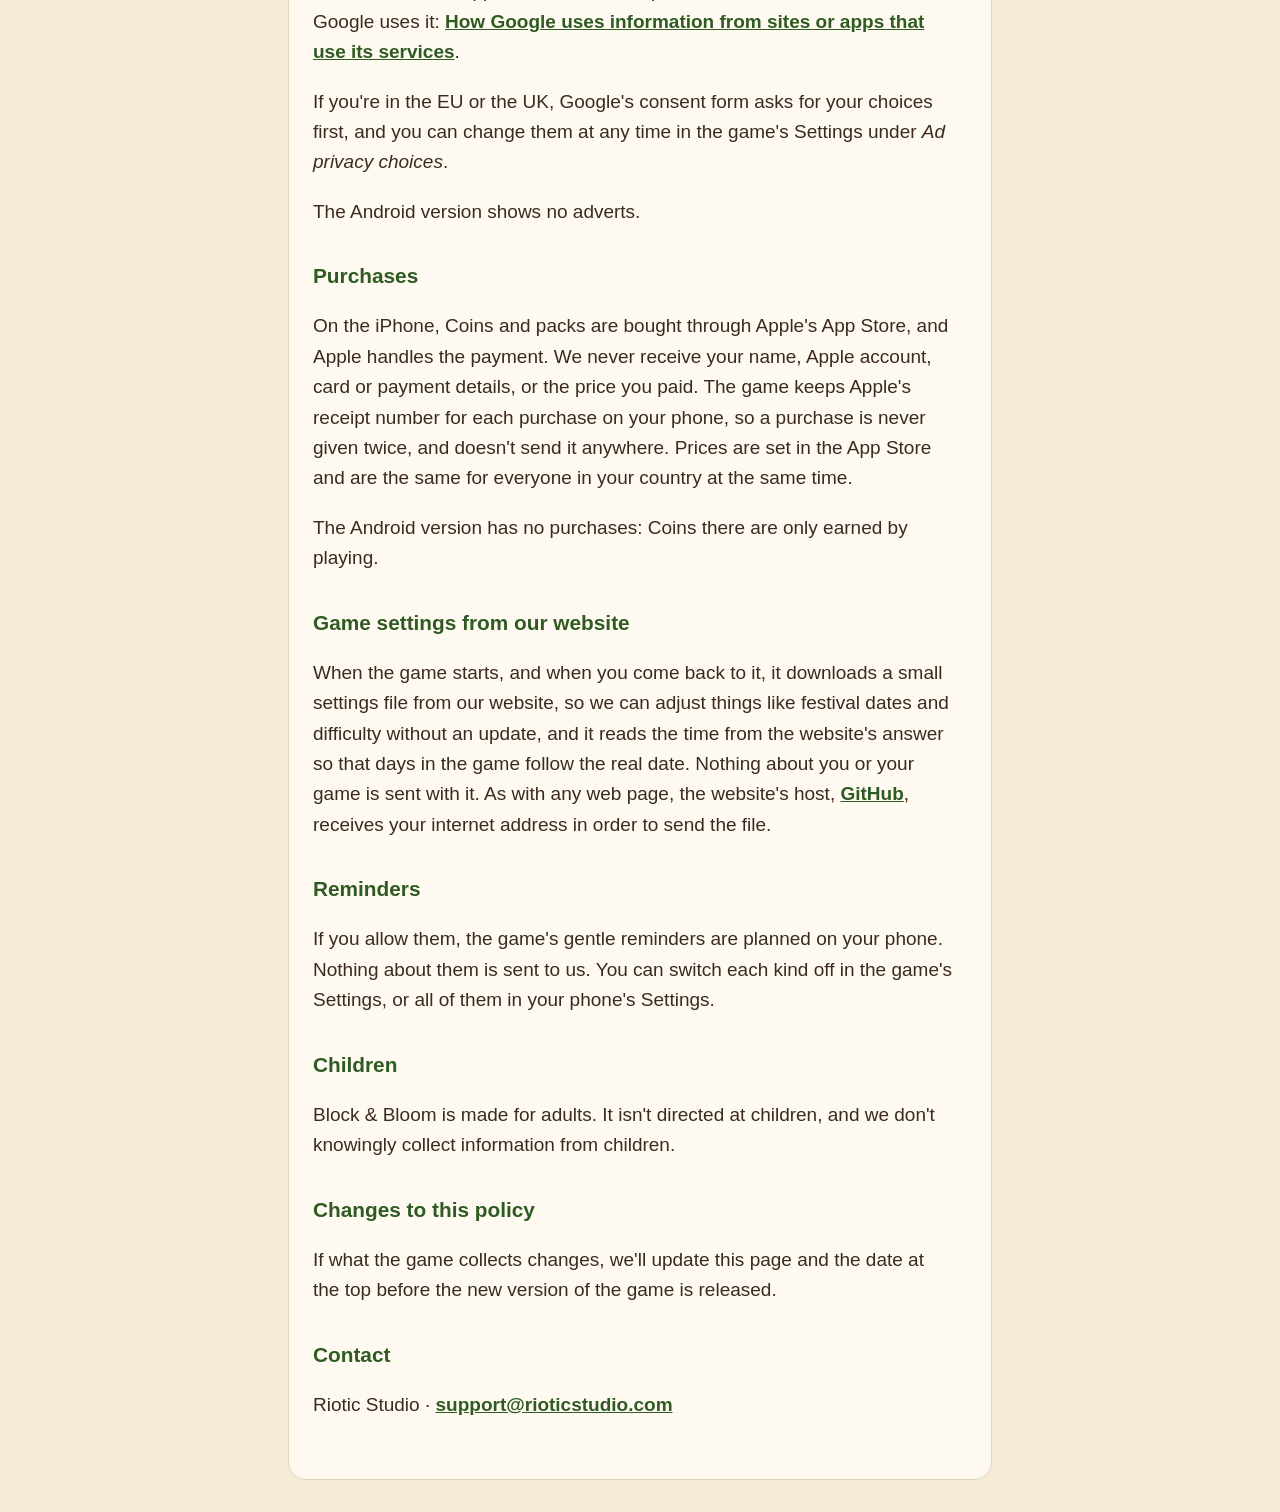
==== commit 78879831: "Privacy policy and help: Android wording (system version, the phone's Settings, no adverts or purcha" ====
--- a/privacy.html
+++ b/privacy.html
@@ -10,7 +10,7 @@
 <main>
 <p class="crumb"><a href="index.html">Block &amp; Bloom</a> · Privacy policy</p>
 <h1>Privacy policy</h1>
-<p class="date">Last updated 4 November 2026</p>
+<p class="date">Last updated 12 November 2026</p>
 
 <p>Block &amp; Bloom is a block puzzle game made by Riotic Studio. This page explains, in plain words, what the game keeps on
 your phone, what it sends to us, and the choices you have.</p>
@@ -22,9 +22,10 @@
 <li>Your garden and progress stay on your phone.</li>
 <li>To make the game better, it sends anonymous information about how it's played, tied only to a random number made on your
 phone. You can switch this off at any time in Settings.</li>
-<li>Some adverts come from Google AdMob. They are never personalised to you, and the game never asks to track you across
-other apps or websites. We never sell your information.</li>
-<li>Purchases go through Apple. We never see your Apple account or payment details.</li>
+<li>On the iPhone, some adverts come from Google AdMob. They are never personalised to you, and the game never asks to track
+you across other apps or websites. We never sell your information.</li>
+<li>On the iPhone, purchases go through Apple. We never see your Apple account or payment details.</li>
+<li>The Android version has no adverts and no purchases for now.</li>
 </ul>
 </section>
 
@@ -43,12 +44,12 @@
 <li>the shop: when it's opened, which item was bought or how a purchase ended (for example cancelled), Coins spent, and when the
 &ldquo;more pieces&rdquo; offer appears in a Journey level and whether it's taken;</li>
 <li>when the game was opened and closed;</li>
-<li>the game's version, and once each time the game starts, your phone's model and iOS version (for example
-&ldquo;iPhone 14 Pro Max, iOS 27&rdquo;) and how long the game took to start, so we can fix problems that only happen on some
+<li>the game's version, and once each time the game starts, your phone's model and system version (for
+example &ldquo;iPhone 14 Pro Max, iOS 27&rdquo; or &ldquo;Pixel 9, Android 16&rdquo;) and how long the game took to start, so we can fix problems that only happen on some
 phones.</li>
 </ul>
 <p>Each report carries a <strong>random ID</strong> that the game makes the first time it runs. It isn't your phone's
-advertising ID or any other ID from Apple, and nothing about you or your phone goes into it. If you delete the game and install
+advertising ID or any other ID from Apple or Google, and nothing about you or your phone goes into it. If you delete the game and install
 it again, you get a new one. You can see your ID at the bottom of the game's Settings.</p>
 <p><strong>We don't collect</strong> your name, email address, contacts, photos, location or advertising ID. Every report
 also tells our analytics service not to work out where you are from your internet connection.</p>
@@ -77,7 +78,7 @@
 </ul>
 
 <h2>Adverts</h2>
-<p>The game shows a short advert between some games, Classic games and Journey levels alike (never during a game, and never in your first days), and you can
+<p>On the iPhone, the game shows a short advert between some games, Classic games and Journey levels alike (never during a game, and never in your first days), and you can
 choose to watch an advert for a few extra pieces or to double the Daily Garden gift. <strong>Remove ads</strong> in the shop
 stops the adverts between games for good.</p>
 <p>Adverts come from <strong>Google AdMob</strong>. They are <strong>non-personalised</strong>: Google chooses them from the
@@ -88,12 +89,14 @@
 Google uses information from sites or apps that use its services</a>.</p>
 <p>If you're in the EU or the UK, Google's consent form asks for your choices first, and you can change them at any time in the
 game's Settings under <em>Ad privacy choices</em>.</p>
+<p>The Android version shows no adverts.</p>
 
 <h2>Purchases</h2>
-<p>Coins and packs are bought through Apple's App Store, and Apple handles the payment. We never receive your name, Apple
+<p>On the iPhone, Coins and packs are bought through Apple's App Store, and Apple handles the payment. We never receive your name, Apple
 account, card or payment details, or the price you paid. The game keeps Apple's receipt number for each purchase on your phone,
 so a purchase is never given twice, and doesn't send it anywhere. Prices are set in the App Store and are the same for everyone
 in your country at the same time.</p>
+<p>The Android version has no purchases: Coins there are only earned by playing.</p>
 
 <h2>Game settings from our website</h2>
 <p>When the game starts, and when you come back to it, it downloads a small settings file from our website, so we can adjust
@@ -104,7 +107,7 @@
 
 <h2>Reminders</h2>
 <p>If you allow them, the game's gentle reminders are planned on your phone. Nothing about them is sent to us. You can switch
-each kind off in the game's Settings, or all of them in your iPhone's Settings.</p>
+each kind off in the game's Settings, or all of them in your phone's Settings.</p>
 
 <h2>Children</h2>
 <p>Block &amp; Bloom is made for adults. It isn't directed at children, and we don't knowingly collect information from
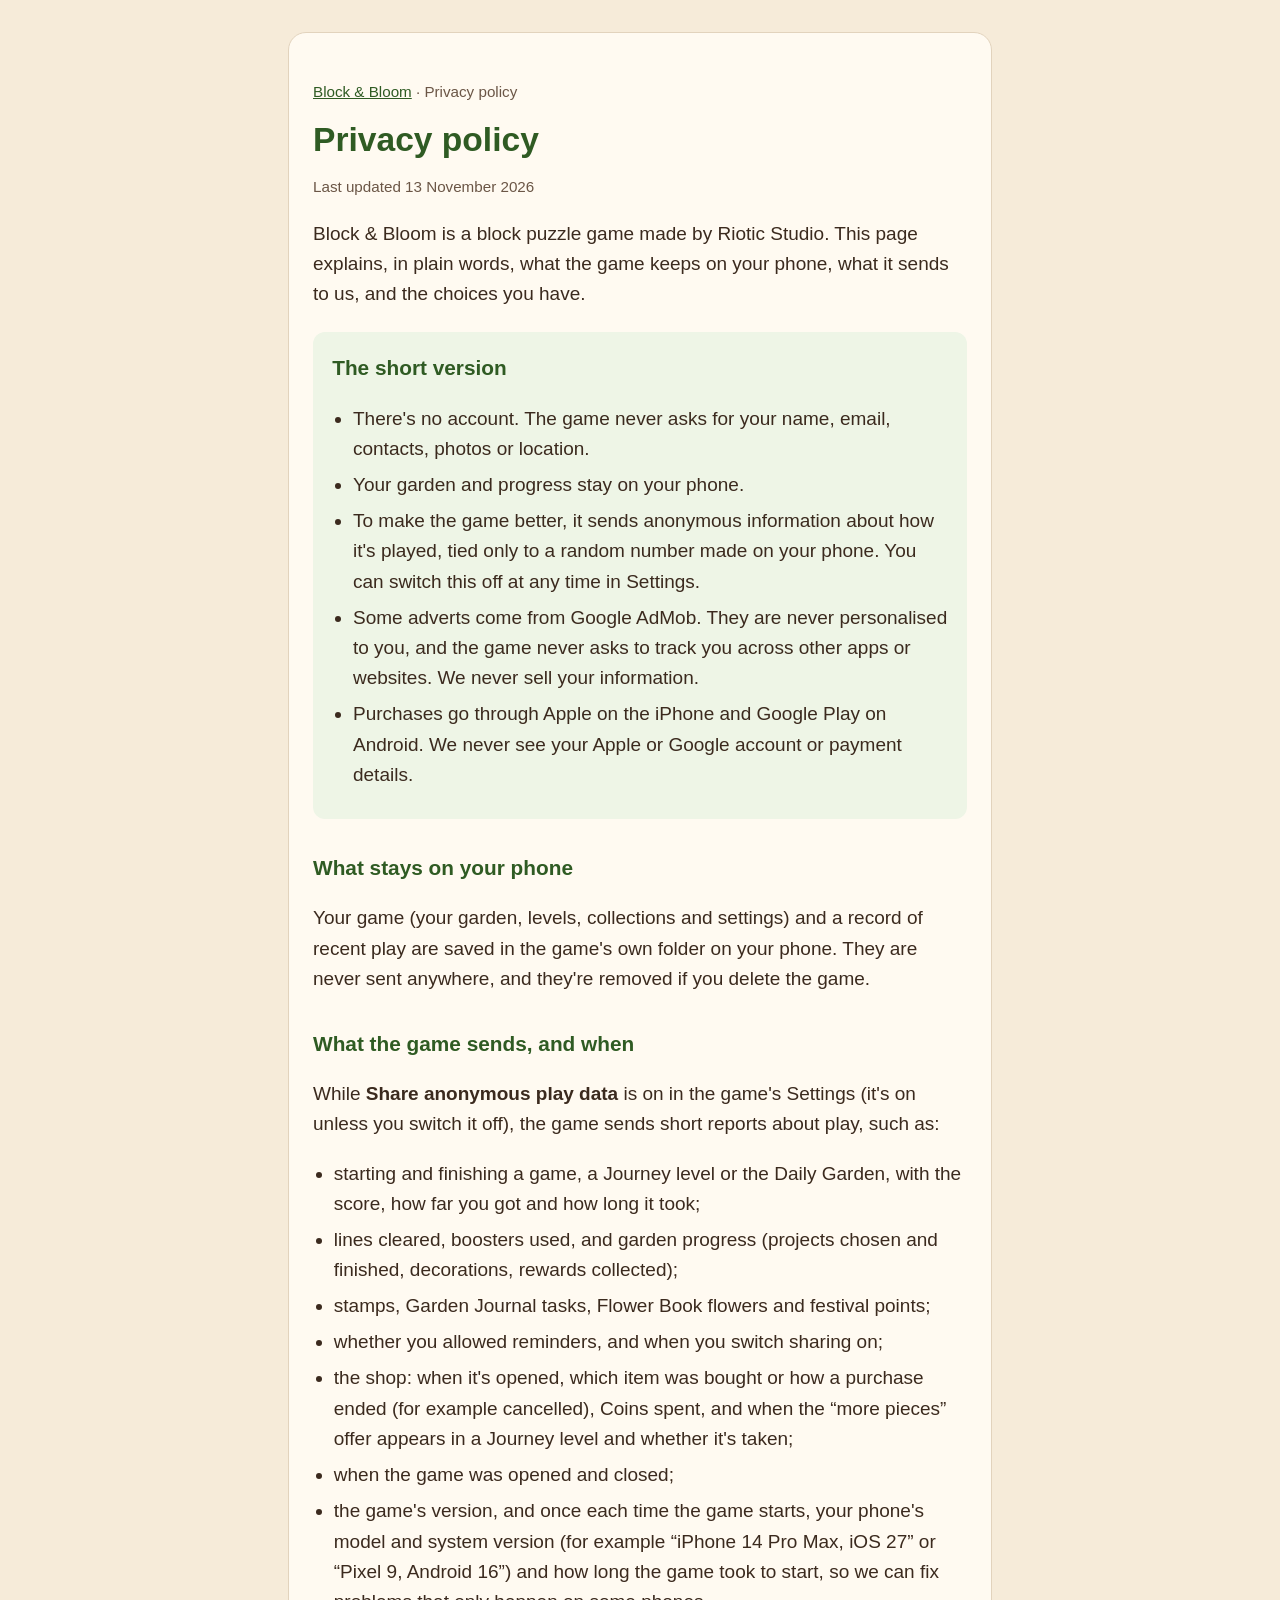
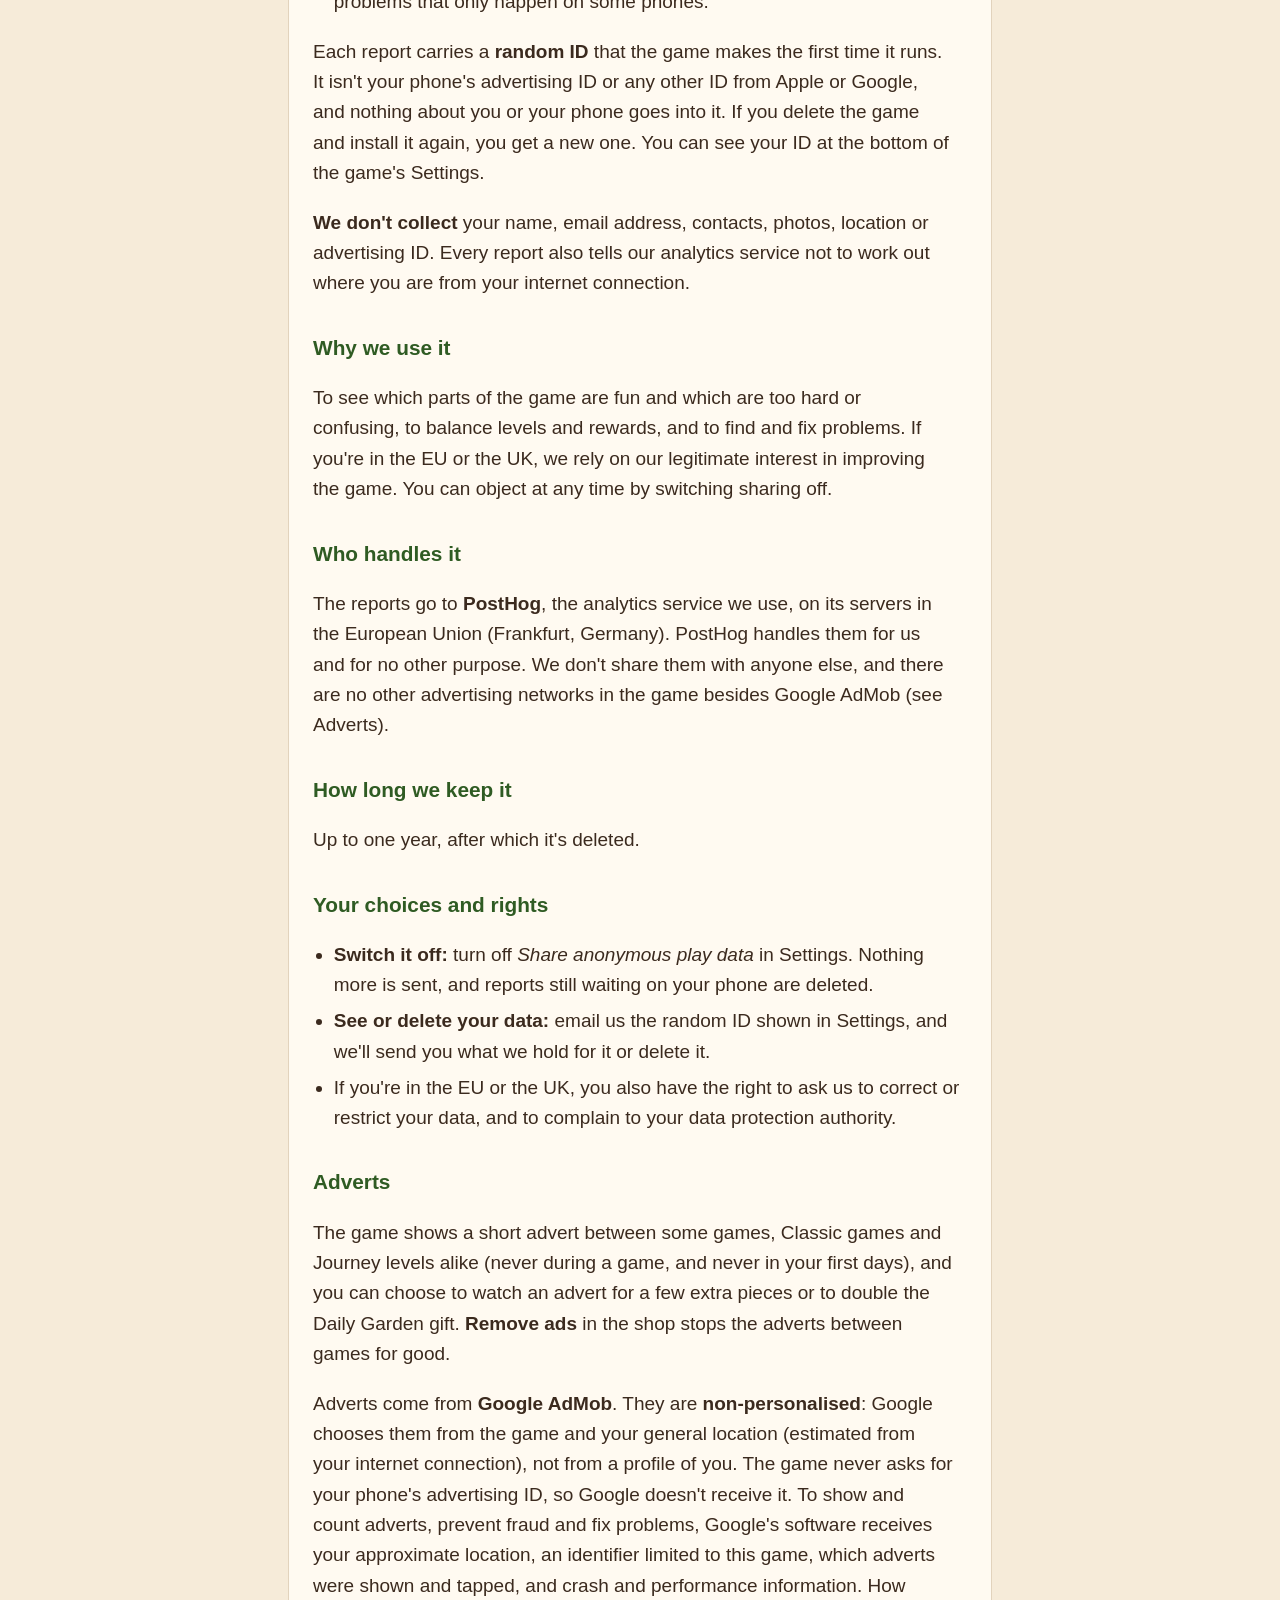
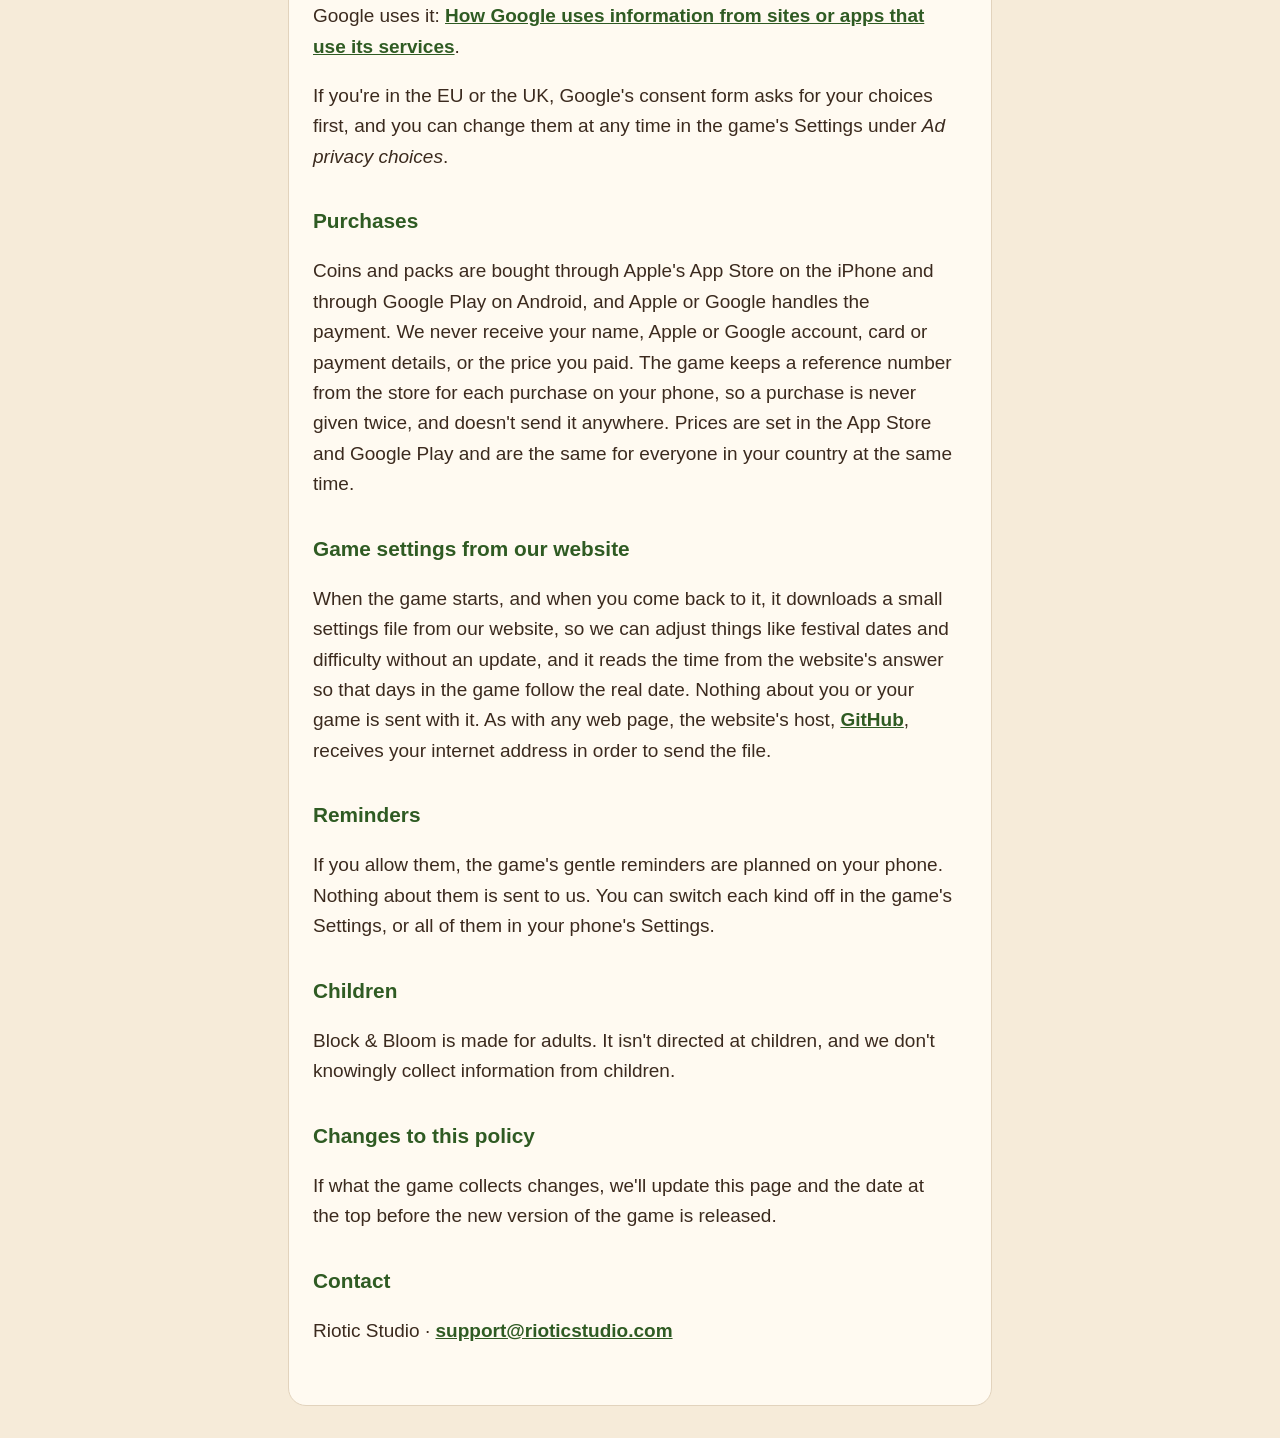
==== commit 7df28e0f: "Privacy policy: adverts and purchases on Android too (Google AdMob, Google Play)" ====
--- a/privacy.html
+++ b/privacy.html
@@ -10,7 +10,7 @@
 <main>
 <p class="crumb"><a href="index.html">Block &amp; Bloom</a> · Privacy policy</p>
 <h1>Privacy policy</h1>
-<p class="date">Last updated 12 November 2026</p>
+<p class="date">Last updated 13 November 2026</p>
 
 <p>Block &amp; Bloom is a block puzzle game made by Riotic Studio. This page explains, in plain words, what the game keeps on
 your phone, what it sends to us, and the choices you have.</p>
@@ -22,10 +22,10 @@
 <li>Your garden and progress stay on your phone.</li>
 <li>To make the game better, it sends anonymous information about how it's played, tied only to a random number made on your
 phone. You can switch this off at any time in Settings.</li>
-<li>On the iPhone, some adverts come from Google AdMob. They are never personalised to you, and the game never asks to track
-you across other apps or websites. We never sell your information.</li>
-<li>On the iPhone, purchases go through Apple. We never see your Apple account or payment details.</li>
-<li>The Android version has no adverts and no purchases for now.</li>
+<li>Some adverts come from Google AdMob. They are never personalised to you, and the game never asks to track you across
+other apps or websites. We never sell your information.</li>
+<li>Purchases go through Apple on the iPhone and Google Play on Android. We never see your Apple or Google account or payment
+details.</li>
 </ul>
 </section>
 
@@ -78,7 +78,7 @@
 </ul>
 
 <h2>Adverts</h2>
-<p>On the iPhone, the game shows a short advert between some games, Classic games and Journey levels alike (never during a game, and never in your first days), and you can
+<p>The game shows a short advert between some games, Classic games and Journey levels alike (never during a game, and never in your first days), and you can
 choose to watch an advert for a few extra pieces or to double the Daily Garden gift. <strong>Remove ads</strong> in the shop
 stops the adverts between games for good.</p>
 <p>Adverts come from <strong>Google AdMob</strong>. They are <strong>non-personalised</strong>: Google chooses them from the
@@ -89,14 +89,12 @@
 Google uses information from sites or apps that use its services</a>.</p>
 <p>If you're in the EU or the UK, Google's consent form asks for your choices first, and you can change them at any time in the
 game's Settings under <em>Ad privacy choices</em>.</p>
-<p>The Android version shows no adverts.</p>
 
 <h2>Purchases</h2>
-<p>On the iPhone, Coins and packs are bought through Apple's App Store, and Apple handles the payment. We never receive your name, Apple
-account, card or payment details, or the price you paid. The game keeps Apple's receipt number for each purchase on your phone,
-so a purchase is never given twice, and doesn't send it anywhere. Prices are set in the App Store and are the same for everyone
-in your country at the same time.</p>
-<p>The Android version has no purchases: Coins there are only earned by playing.</p>
+<p>Coins and packs are bought through Apple's App Store on the iPhone and through Google Play on Android, and Apple or Google
+handles the payment. We never receive your name, Apple or Google account, card or payment details, or the price you paid. The
+game keeps a reference number from the store for each purchase on your phone, so a purchase is never given twice, and doesn't send it
+anywhere. Prices are set in the App Store and Google Play and are the same for everyone in your country at the same time.</p>
 
 <h2>Game settings from our website</h2>
 <p>When the game starts, and when you come back to it, it downloads a small settings file from our website, so we can adjust
